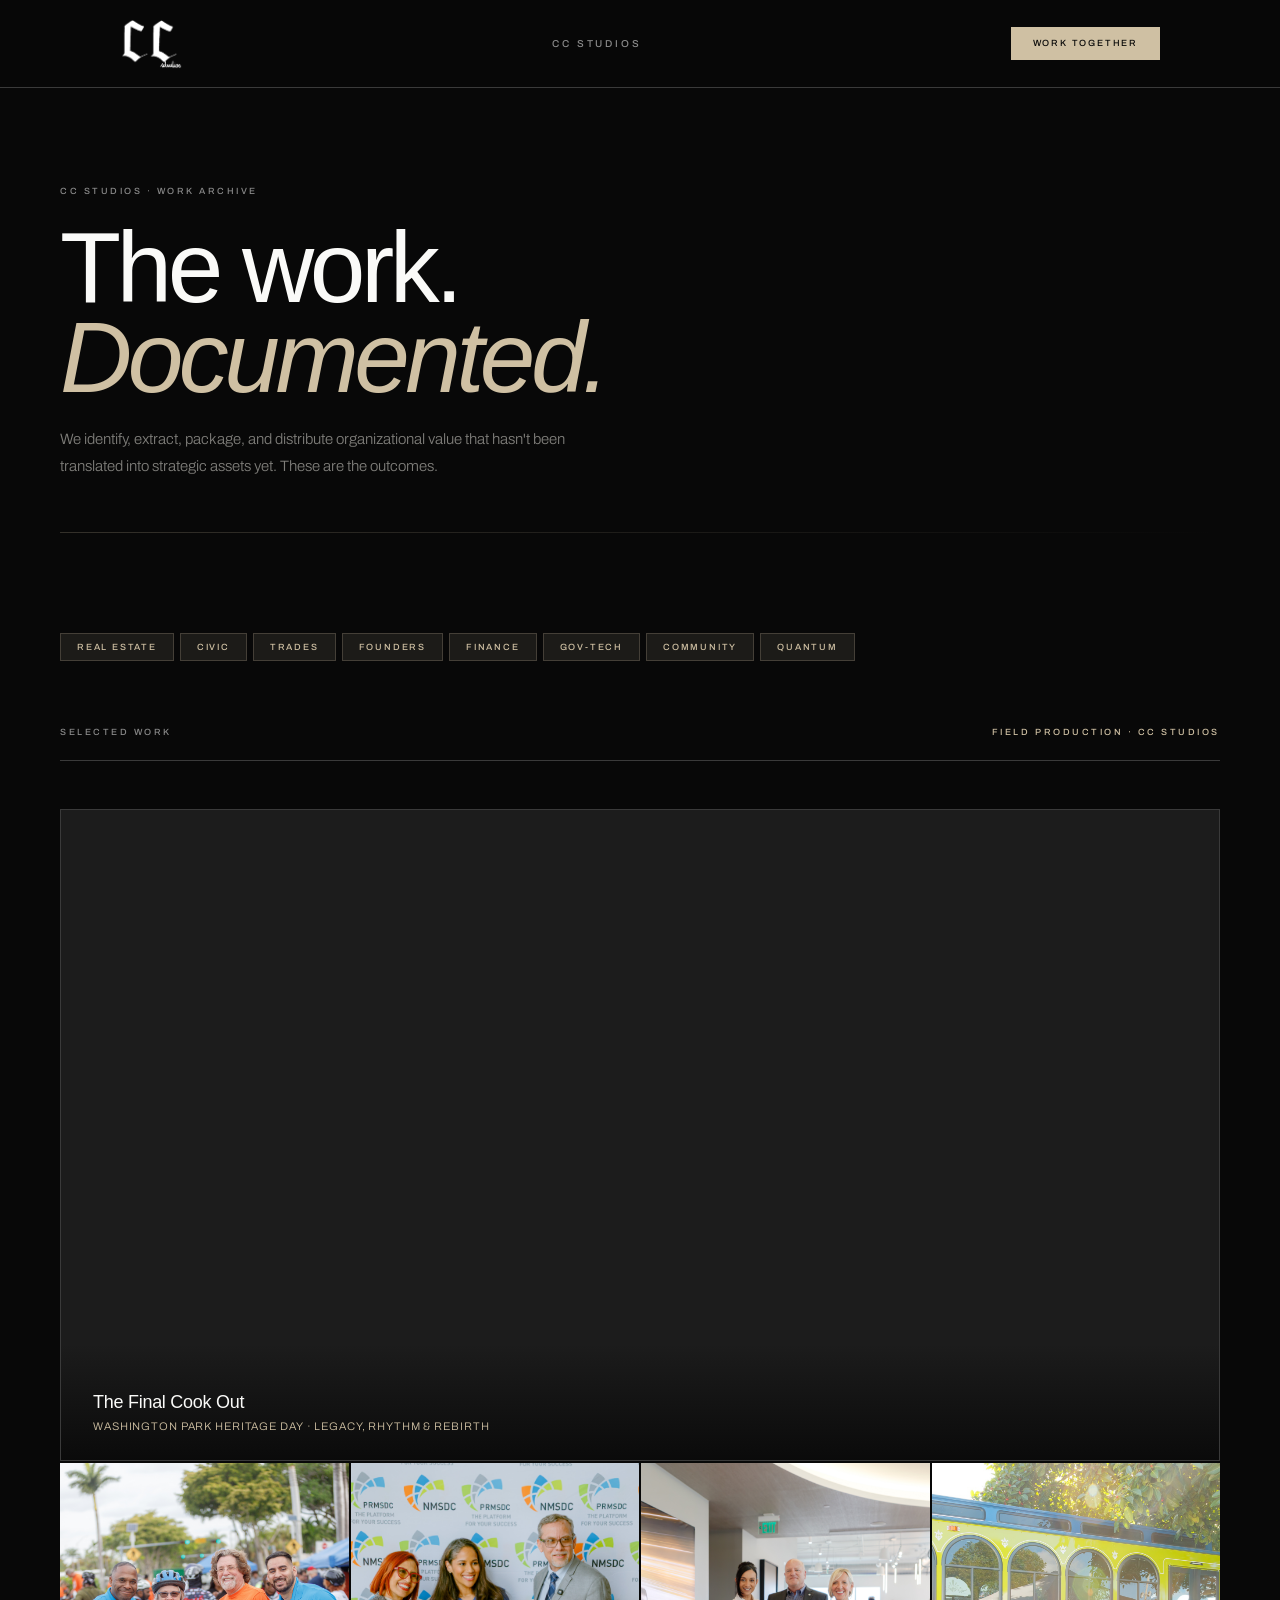
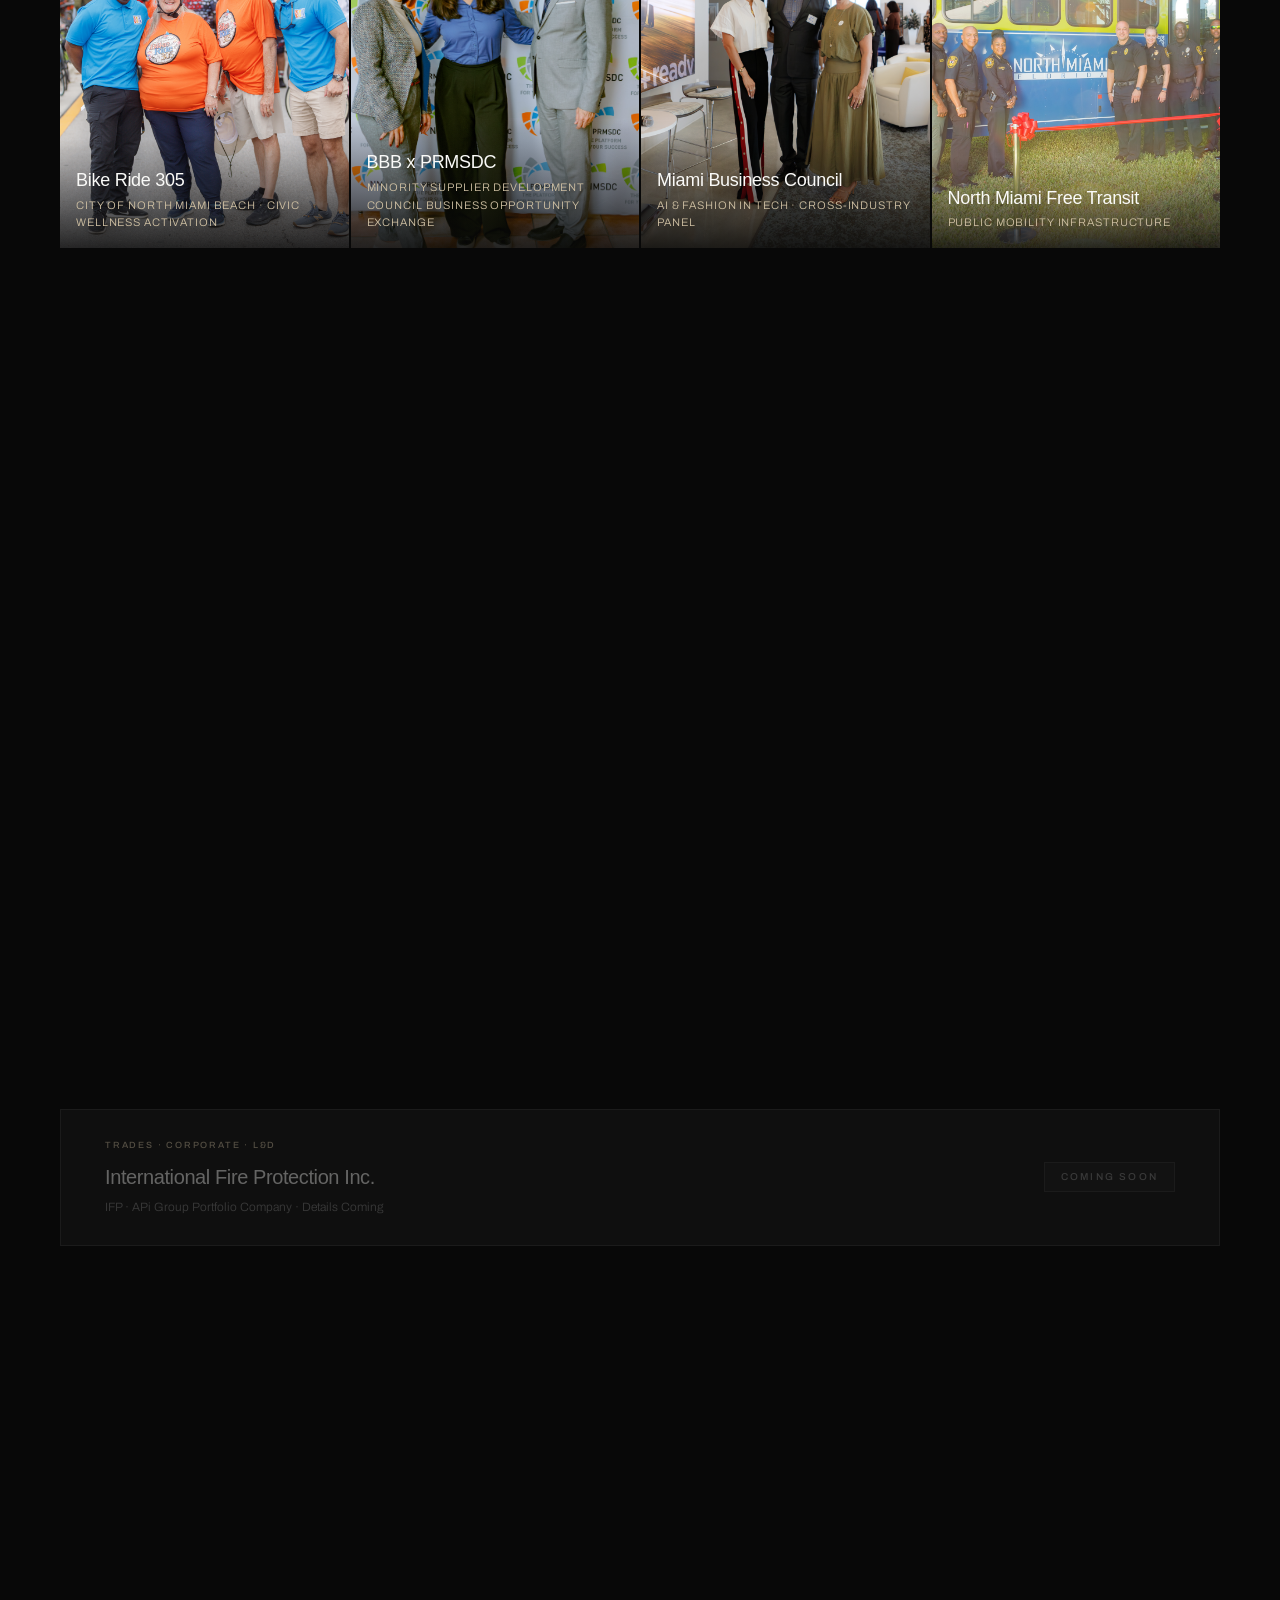
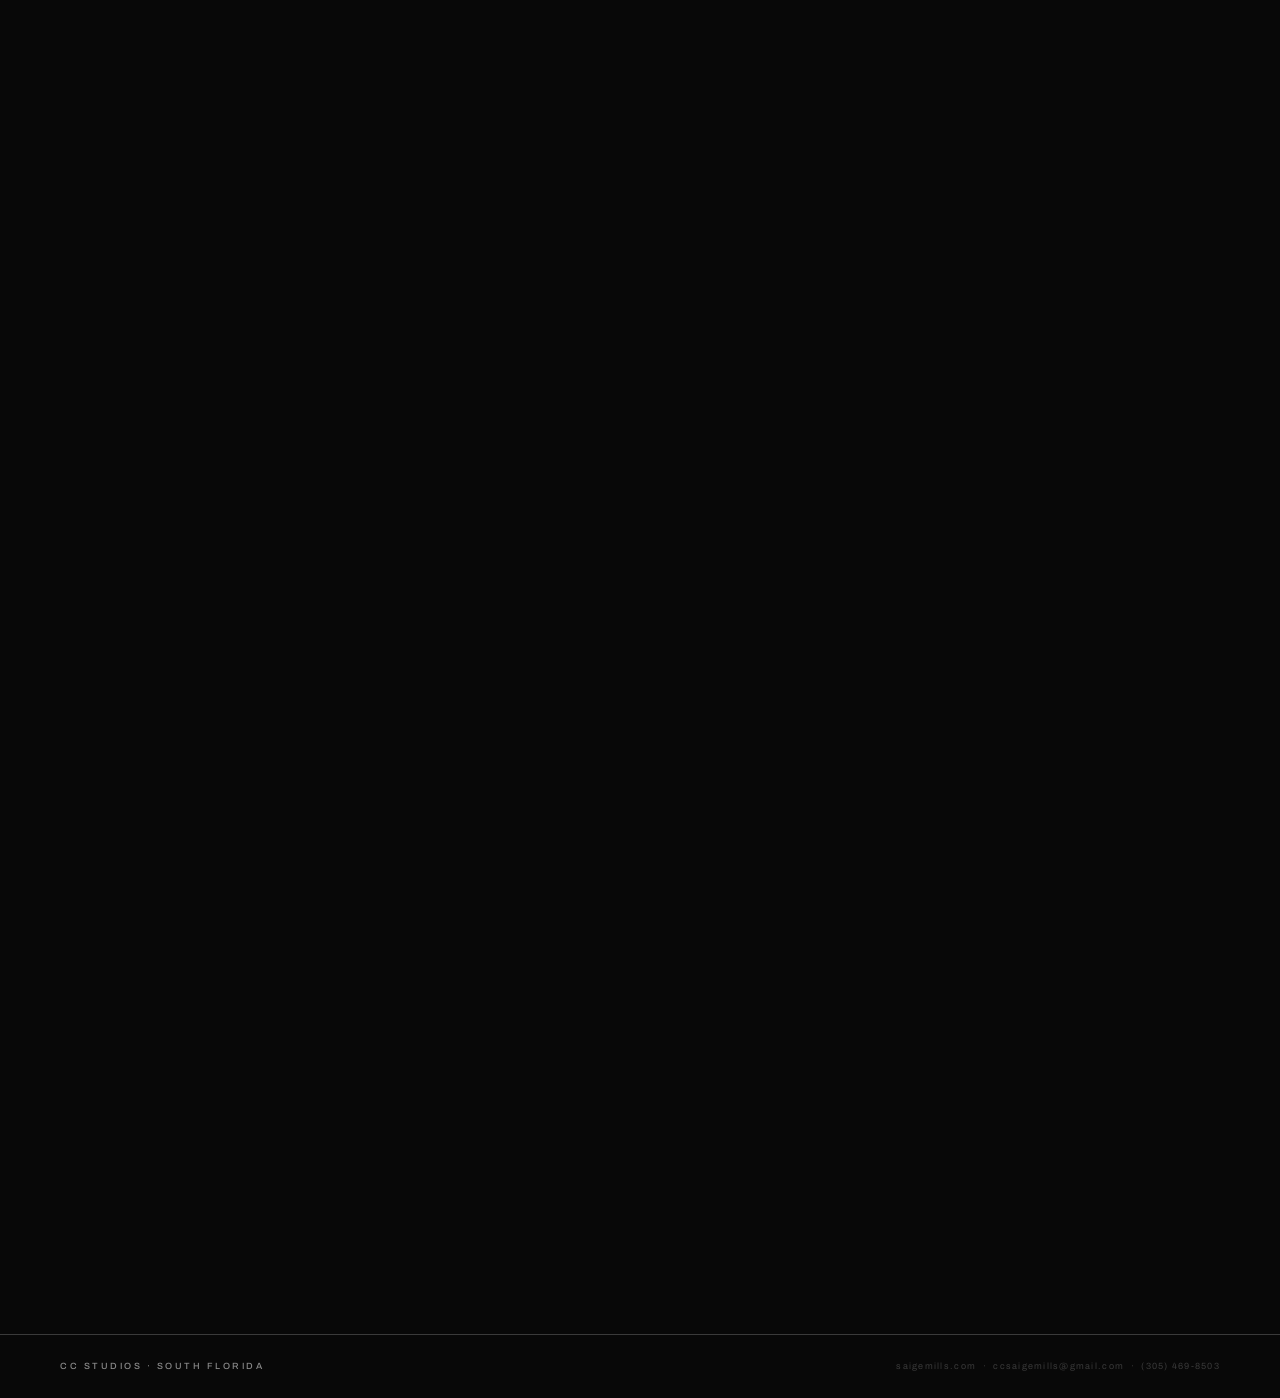
==== index.html @ 8fa09bac "Update index.html" ====
<!DOCTYPE html>
<html lang="en">
<head>
<meta charset="UTF-8">
<meta name="viewport" content="width=device-width, initial-scale=1.0">
<title>CC Studios — Work Archive</title>
<link rel="preconnect" href="https://fonts.googleapis.com">
<link href="https://fonts.googleapis.com/css2?family=Archivo:ital,wght@0,300;0,400;0,500;0,600;1,300;1,400&family=UnifrakturMaguntia&family=Dancing+Script:wght@600&display=swap" rel="stylesheet">
<style>
:root {
  --ink: #080808;
  --linen: #F4F1EA;
  --charcoal: #1C1C1C;
  --ash: #3A3A3A;
  --fog: #8A8A8A;
  --silk: #C4C0B8;
  --sand: #CFC0A3;
  --sand-dim: rgba(207,192,163,0.10);
  --sand-border: rgba(207,192,163,0.22);
  --white: #FAFAF8;
  --card: #141414;
}
*{margin:0;padding:0;box-sizing:border-box}
html{scroll-behavior:smooth;font-size:16px}
body{background:var(--ink);color:var(--linen);font-family:'Archivo',sans-serif;line-height:1.6;overflow-x:hidden;}
::-webkit-scrollbar{width:2px}
::-webkit-scrollbar-track{background:var(--ink)}
::-webkit-scrollbar-thumb{background:var(--ash)}
nav{padding:0 60px;height:88px;width:100%;display:flex;align-items:center;justify-content:space-between;border-bottom:1px solid var(--ash);position:sticky;top:0;z-index:100;background:rgba(8,8,8,0.94);backdrop-filter:blur(16px);}
.logo-wrap{display:flex;align-items:flex-end;gap:0;text-decoration:none;line-height:1;}
.logo-cc{font-family:'UnifrakturMaguntia',serif;font-size:30px;color:var(--white);line-height:0.85;letter-spacing:-0.02em;}
.logo-studios{font-family:'Dancing Script',cursive;font-size:13px;font-weight:600;color:var(--white);margin-left:6px;align-self:flex-end;margin-bottom:1px;letter-spacing:0.02em;}
.nav-label{font-size:10px;letter-spacing:0.28em;color:var(--fog);text-transform:uppercase;font-weight:500;user-select:none;white-space:nowrap;overflow:hidden;text-overflow:ellipsis;max-width:40%;}
.nav-cta{font-family:'Archivo',sans-serif;font-size:9px;font-weight:500;letter-spacing:0.2em;text-transform:uppercase;color:var(--ink);background:var(--sand);padding:9px 22px;text-decoration:none;transition:background 0.2s;white-space:nowrap;}
.nav-cta:hover{background:var(--linen);}
.hero{max-width:1280px;margin:0 auto;padding:96px 60px 72px;}
.hero-eyebrow{font-size:9px;letter-spacing:0.28em;text-transform:uppercase;color:var(--fog);margin-bottom:24px;font-weight:500;}
.hero-title{font-family:'Neue Montreal','PP Neue Montreal','Helvetica Neue',Helvetica,sans-serif;font-weight:500;font-size:clamp(52px,8vw,100px);line-height:0.9;letter-spacing:-0.045em;color:var(--white);margin-bottom:24px;}
.hero-title em{color:var(--sand);font-style:italic;}
.hero-desc{font-size:15px;line-height:1.78;color:rgba(244,241,234,0.5);max-width:520px;margin-bottom:52px;font-weight:300;}
.hero-rule{width:100%;height:1px;background:linear-gradient(90deg,var(--sand-border),transparent);}
.filter-bar{max-width:1280px;margin:0 auto;padding:28px 60px;display:flex;align-items:center;gap:6px;flex-wrap:wrap;}
.filter-btn{font-family:'Archivo',sans-serif;font-size:9px;letter-spacing:0.2em;text-transform:uppercase;padding:6px 16px;border:1px solid var(--sand-border);background:var(--sand-dim);color:var(--sand);cursor:default;font-weight:500;transition:all 0.18s;pointer-events:none;}
.filter-btn:hover{border-color:var(--ash);color:var(--fog);}
.filter-btn:not(.active){opacity:1;}
.filter-btn.active{background:var(--sand-dim);border-color:var(--sand-border);color:var(--sand);}
.grid{max-width:1280px;margin:0 auto;padding:0 60px 112px;display:grid;grid-template-columns:repeat(12,1fr);gap:2px;}
.card-featured{grid-column:span 12;background:var(--charcoal);border:1px solid var(--ash);display:grid;grid-template-columns:1fr 1fr;min-height:400px;text-decoration:none;transition:border-color 0.25s;position:relative;overflow:hidden;}
.card-featured:hover{border-color:var(--sand-border);}
.card-img{position:relative;overflow:hidden;background:var(--card);}
.card-img-bg{position:absolute;inset:0;background-image:url('gardens-residences/assets/images/unit-photo-01.jpg');background-size:cover;background-position:center;opacity:0.65;transition:opacity 0.4s,transform 0.5s;}
.card-featured:hover .card-img-bg{opacity:0.75;transform:scale(1.03);}
.card-img-overlay{position:absolute;inset:0;background:linear-gradient(135deg,rgba(8,8,8,0.1),rgba(8,8,8,0.35));}
.card-img-tag{position:absolute;top:24px;left:24px;font-size:9px;letter-spacing:0.2em;color:var(--sand);text-transform:uppercase;background:rgba(8,8,8,0.7);padding:4px 10px;border:1px solid var(--sand-border);font-weight:500;opacity:0.6;}
.card-body{padding:52px 48px;display:flex;flex-direction:column;justify-content:space-between;}
.card-eyebrow{font-size:9px;letter-spacing:0.22em;text-transform:uppercase;color:var(--sand);margin-bottom:18px;font-weight:500;}
.card-title{font-family:'Neue Montreal','PP Neue Montreal','Helvetica Neue',Helvetica,sans-serif;font-size:clamp(28px,3vw,44px);font-weight:500;line-height:1.0;letter-spacing:-0.03em;color:var(--white);margin-bottom:18px;}
.card-title em{color:var(--sand);font-style:italic;}
.card-desc{font-size:13px;line-height:1.78;color:rgba(244,241,234,0.5);margin-bottom:36px;font-weight:300;flex:1;}
.card-stats{display:flex;gap:36px;padding-top:24px;border-top:1px solid var(--ash);flex-wrap:nowrap;align-items:flex-start;}
.cs-num{font-family:'Neue Montreal','PP Neue Montreal','Helvetica Neue',Helvetica,sans-serif;font-size:26px;font-weight:500;color:var(--sand);letter-spacing:-0.03em;}
.cs-lbl{font-size:9px;letter-spacing:0.16em;text-transform:uppercase;color:var(--fog);margin-top:3px;font-weight:500;white-space:nowrap;}
.card-link{display:inline-flex;align-items:center;gap:8px;font-size:9px;letter-spacing:0.2em;text-transform:uppercase;color:var(--sand);margin-top:24px;font-weight:500;}
.card-link::after{content:'→';transition:transform 0.2s;}
.card-featured:hover .card-link::after{transform:translateX(4px);}
.card-half{grid-column:span 6;background:var(--charcoal);border:1px solid var(--ash);padding:44px;text-decoration:none;display:flex;flex-direction:column;min-height:280px;position:relative;overflow:hidden;transition:border-color 0.25s;}
.card-half:hover{border-color:var(--sand-border);}
.card-half.coming{opacity:0.38;cursor:default;pointer-events:none;}
.coming-tag{position:absolute;top:20px;right:20px;font-size:8px;letter-spacing:0.2em;text-transform:uppercase;color:var(--fog);background:rgba(255,255,255,0.03);border:1px solid var(--ash);padding:3px 9px;font-weight:500;}
.card-sector{font-size:9px;letter-spacing:0.2em;text-transform:uppercase;color:var(--sand);margin-bottom:14px;font-weight:500;}
.card-half-title{font-family:'Neue Montreal','PP Neue Montreal','Helvetica Neue',Helvetica,sans-serif;font-size:24px;font-weight:500;color:var(--white);line-height:1.1;letter-spacing:-0.02em;margin-bottom:10px;}
.card-half-client{font-size:12px;color:var(--fog);margin-bottom:auto;font-weight:300;}
.card-half-outcome{margin-top:28px;padding-top:18px;border-top:1px solid var(--ash);font-size:11px;letter-spacing:0.04em;color:rgba(244,241,234,0.45);font-weight:300;}
.card-half-outcome span{color:var(--sand);}
.card-third{grid-column:span 4;background:var(--charcoal);border:1px solid var(--ash);padding:32px 36px;min-height:180px;display:flex;flex-direction:column;justify-content:space-between;opacity:0.3;}
.card-third-label{font-size:9px;letter-spacing:0.2em;text-transform:uppercase;color:var(--fog);margin-bottom:10px;font-weight:500;}
.card-third-title{font-family:'Neue Montreal','PP Neue Montreal','Helvetica Neue',Helvetica,sans-serif;font-size:18px;font-weight:500;color:var(--white);line-height:1.2;letter-spacing:-0.015em;}
.card-third-note{font-size:11px;color:var(--fog);margin-top:auto;padding-top:14px;font-weight:300;}
.bottom-strip{border-top:1px solid var(--ash);max-width:1280px;margin:0 auto;padding:52px 60px 88px;display:flex;align-items:center;justify-content:space-between;flex-wrap:wrap;gap:28px;}
.strip-text{font-family:'Neue Montreal','PP Neue Montreal','Helvetica Neue',Helvetica,sans-serif;font-size:clamp(22px,3vw,36px);font-weight:500;color:var(--white);line-height:1.15;letter-spacing:-0.025em;}
.strip-text em{color:var(--sand);font-style:italic;}
.strip-cta{font-family:'Archivo',sans-serif;font-size:9px;font-weight:500;letter-spacing:0.2em;text-transform:uppercase;color:var(--ink);background:var(--sand);padding:14px 32px;text-decoration:none;transition:background 0.2s;white-space:nowrap;}
.strip-cta:hover{background:var(--linen);}
footer{border-top:1px solid var(--ash);padding:24px 60px;display:flex;align-items:center;justify-content:space-between;flex-wrap:wrap;gap:12px;}
.footer-brand{font-size:9px;letter-spacing:0.28em;text-transform:uppercase;color:var(--fog);font-family:'Archivo',sans-serif;font-weight:500;}
.footer-info{font-size:9px;letter-spacing:0.14em;color:var(--ash);font-family:'Archivo',sans-serif;}
.reveal{opacity:0;transform:translateY(16px);transition:opacity 0.6s ease,transform 0.6s ease;}
.reveal.in{opacity:1;transform:translateY(0)}
.d1{transition-delay:0.06s}.d2{transition-delay:0.12s}.d3{transition-delay:0.18s}.d4{transition-delay:0.24s}
@media(prefers-reduced-motion:reduce){.reveal{opacity:1;transform:none;}}
@media(max-width:1024px){.card-half{grid-column:span 12}.card-third{grid-column:span 12}}
@media(max-width:900px){
  nav{padding:16px 24px}
  .hero,.filter-bar,.grid,.bottom-strip{padding-left:24px;padding-right:24px}
  .hero{padding-top:64px;padding-bottom:48px}
  .card-featured{grid-template-columns:1fr}
  .card-featured .card-img{min-height:240px}
  .card-body{padding:36px 32px}
  .card-stats{flex-wrap:wrap;gap:20px}
  footer{flex-direction:column;text-align:center;padding:24px}
}
@media(max-width:520px){.hero-title{font-size:48px}nav{padding:14px 20px}.logo-cc{font-size:26px}}
.gallery-section{padding:36px 0 0;}
.gallery-section.gallery-bottom{padding-top:36px;padding-bottom:112px;}
.gallery-inner{max-width:1280px;margin:0 auto;padding:0 60px;}
.gallery-label{font-size:9px;letter-spacing:0.28em;text-transform:uppercase;color:var(--fog);font-weight:500;padding-bottom:20px;border-bottom:1px solid var(--ash);margin-bottom:48px;display:flex;justify-content:space-between;align-items:center;}
.gallery-label-right{color:var(--sand);}
.gal-horiz{margin-bottom:2px;}
.gal-horiz-player{position:relative;width:100%;aspect-ratio:16/9;background:var(--charcoal);overflow:hidden;cursor:pointer;border:1px solid var(--ash);}
.gal-horiz-thumb{position:absolute;inset:0;background-size:cover;background-position:center;background-color:var(--charcoal);transition:transform 0.5s ease;}
.gal-horiz-player:hover .gal-horiz-thumb{transform:scale(1.02);}
.gal-horiz-tint{position:absolute;inset:0;background:rgba(0,0,0,0);transition:background 0.25s;z-index:2;pointer-events:none;}
.gal-horiz-player.hovered .gal-horiz-tint{background:rgba(0,0,0,0.25);}
.gal-horiz-iframe{position:absolute;inset:0;z-index:1;}
.gal-horiz-iframe iframe{width:100%;height:100%;border:none;display:block;}
.gal-play-btn{position:absolute;top:50%;left:50%;transform:translate(-50%,-58%);width:72px;height:72px;border-radius:50%;background:rgba(207,192,163,0.92);display:flex;align-items:center;justify-content:center;z-index:8;opacity:0;transition:opacity 0.22s,transform 0.22s;cursor:pointer;pointer-events:none;}
.gal-play-btn::after{content:'';width:0;height:0;border-style:solid;border-width:12px 0 12px 22px;border-color:transparent transparent transparent var(--ink);margin-left:5px;}
.gal-horiz-player.hovered:not(.playing) .gal-play-btn{opacity:1;pointer-events:auto;transform:translate(-50%,-50%);}
.gal-play-btn:hover{background:var(--linen);}
.gal-pause-btn{position:absolute;bottom:20px;right:20px;width:40px;height:40px;border-radius:50%;background:rgba(8,8,8,0.55);backdrop-filter:blur(6px);display:flex;align-items:center;justify-content:center;gap:4px;z-index:9;opacity:0;pointer-events:none;transition:opacity 0.2s;cursor:pointer;border:1px solid rgba(255,255,255,0.08);}
.gal-pause-btn span{display:block;width:3px;height:13px;background:var(--white);border-radius:2px;}
.gal-horiz-player.playing.hovered .gal-pause-btn{opacity:1;pointer-events:auto;}
.gal-horiz-caption{position:absolute;bottom:0;left:0;right:0;padding:48px 32px 24px;background:linear-gradient(transparent,rgba(8,8,8,0.88));z-index:5;pointer-events:none;}
.gal-caption-project{font-family:'Neue Montreal','PP Neue Montreal','Helvetica Neue',Helvetica,sans-serif;font-size:18px;font-weight:500;color:var(--white);letter-spacing:-0.015em;line-height:1.2;margin-bottom:5px;}
.gal-caption-sub{font-size:11px;letter-spacing:0.08em;color:var(--sand);font-weight:300;text-transform:uppercase;}
.gal-photos-row{display:grid;grid-template-columns:repeat(4,1fr);gap:2px;margin-bottom:2px;}
.gal-photo{position:relative;overflow:hidden;background:var(--charcoal);aspect-ratio:3/4;}
.gal-photo img{width:100%;height:100%;object-fit:cover;object-position:center top;display:block;transition:transform 0.5s ease;pointer-events:none;}
.gal-photo:hover img{transform:scale(1.008);}
.gal-photo-caption{position:absolute;bottom:0;left:0;right:0;padding:32px 16px 16px;background:linear-gradient(transparent,rgba(8,8,8,0.85));pointer-events:none;}
@media(max-width:900px){.gallery-inner{padding:0 24px;}.gallery-section{padding:64px 0 0;}.gallery-section.gallery-bottom{padding-bottom:80px;}.gal-photos-row{grid-template-columns:repeat(2,1fr);}.gal-caption-project{font-size:15px;}}
@media(max-width:520px){.gal-photos-row{grid-template-columns:repeat(2,1fr);}}
</style>
</head>
<body>

<!-- NAV -->
<nav>
  <div style="max-width:1280px;margin:0 auto;padding:0 60px;width:100%;display:flex;align-items:center;justify-content:space-between;">
    <a href="#" class="logo-wrap" aria-label="CC Studios home">
      <img src="gardens-residences/assets/images/cc-studios-logo-white.png" alt="CC Studios" style="height:52px;width:auto;">
    </a>
    <span class="nav-label">CC Studios</span>
    <a href="mailto:ccsaigemills@gmail.com" class="nav-cta">Work Together</a>
  </div>
</nav>

<!-- HERO -->
<header class="hero reveal">
  <div class="hero-eyebrow">CC Studios · Work Archive</div>
  <h1 class="hero-title">The work.<br><em>Documented.</em></h1>
  <p class="hero-desc">We identify, extract, package, and distribute organizational value that hasn't been translated into strategic assets yet. These are the outcomes.</p>
  <div class="hero-rule"></div>
</header>

<!-- FILTER -->
<div class="filter-bar reveal">
  <a href="gardens-residences/index.html" class="filter-btn active" style="text-decoration:none;">Real Estate</a>
  <span class="filter-btn">Civic</span>
  <span class="filter-btn">Trades</span>
  <span class="filter-btn">Founders</span>
  <span class="filter-btn">Finance</span>
  <span class="filter-btn">Gov-Tech</span>
  <span class="filter-btn">Community</span>
  <span class="filter-btn">Quantum</span>
</div>

<!-- GALLERY TOP: Final Cook Out + Row 1 Photos -->
<div class="gallery-section">
  <div class="gallery-inner">
    <div class="gallery-label reveal">
      <span>Selected Work</span>
      <span class="gallery-label-right">Field Production · CC Studios</span>
    </div>
    <div class="gal-horiz reveal">
      <div class="gal-horiz-player" data-yt="rifWoL2gmjc">
        <div class="gal-horiz-thumb"></div>
        <div class="gal-horiz-tint"></div>
        <div class="gal-horiz-iframe"></div>
        <div class="gal-play-btn"></div>
        <div class="gal-pause-btn"><span></span><span></span></div>
        <div class="gal-horiz-caption">
          <div class="gal-caption-project">The Final Cook Out</div>
          <div class="gal-caption-sub">Washington Park Heritage Day · Legacy, Rhythm &amp; Rebirth</div>
        </div>
      </div>
    </div>
    <div class="gal-photos-row reveal">
      <div class="gal-photo">
        <img src="assets/images/IMG_8115.JPG" alt="Bike Ride 305">
        <div class="gal-photo-caption">
          <div class="gal-caption-project">Bike Ride 305</div>
          <div class="gal-caption-sub">City of North Miami Beach · Civic Wellness Activation</div>
        </div>
      </div>
      <div class="gal-photo">
        <img src="assets/images/IMG_8954-Enhanced-NR.JPG" alt="BBB x PRMSDC" style="object-position:center center;transform:scale(1.3);">
        <div class="gal-photo-caption">
          <div class="gal-caption-project">BBB x PRMSDC</div>
          <div class="gal-caption-sub">Minority Supplier Development Council Business Opportunity Exchange</div>
        </div>
      </div>
      <div class="gal-photo">
        <img src="assets/images/IMG_9231.jpg" alt="Miami Business Council AI and Fashion in Tech">
        <div class="gal-photo-caption">
          <div class="gal-caption-project">Miami Business Council</div>
          <div class="gal-caption-sub">AI &amp; Fashion in Tech · Cross-Industry Panel</div>
        </div>
      </div>
      <div class="gal-photo">
        <img src="assets/images/nm-trolley.jpg" alt="North Miami Free Transit Launch">
        <div class="gal-photo-caption">
          <div class="gal-caption-project">North Miami Free Transit</div>
          <div class="gal-caption-sub">Public Mobility Infrastructure</div>
        </div>
      </div>
    </div>
  </div>
</div>

<!-- CASE STUDIES -->
<main class="grid">
  <div class="card-tag-above reveal" style="grid-column:span 12;padding:32px 0 12px;">
    <span style="font-size:9px;letter-spacing:0.24em;text-transform:uppercase;color:var(--sand);font-weight:500;font-family:'Archivo',sans-serif;">Featured Case Studies</span>
  </div>

  <a href="gardens-residences/index.html" class="card-featured reveal">
    <div class="card-img">
      <div class="card-img-bg"></div>
      <div class="card-img-overlay"></div>
    </div>
    <div class="card-body">
      <div>
        <div class="card-eyebrow">Real Estate · Go-To-Market · Narrative Infrastructure</div>
        <h2 class="card-title">The Gardens<br><em>Residences</em></h2>
        <p class="card-desc">How CC Studios engineered the consumer-facing digital pipeline for a 358-unit Class-A multifamily development in North Miami — backed by a $15M CRA subsidy and anchored to a 7-acre live-work-play master plan. From zero digital presence to 70% occupancy in six months.</p>
      </div>
      <div>
        <div class="card-stats">
          <div><div class="cs-num">70%</div><div class="cs-lbl">Occupancy · 6 Months</div></div>
          <div><div class="cs-num">$130M</div><div class="cs-lbl">HUD Refinance · Largest in FL</div></div>
          <div><div class="cs-num">358</div><div class="cs-lbl">Units · Class-A</div></div>
        </div>
        <div class="card-link">Read the case study</div>
      </div>
    </div>
  </a>

  <a href="mdcps/index.html" class="card-half reveal d2" style="text-decoration:none;">
    <div class="card-sector">Civic · Education</div>
    <div class="card-half-title">Miami-Dade County Public Schools</div>
    <div class="card-half-client">M-DCPS · Your Best Choice Campaign · 2024</div>
    <div class="card-half-outcome">Four community profiles · Multi-site field production · Social-first delivery — <span>Civic leaders, artists, operators, creators</span></div>
  </a>

  <a href="prokur-bbb/index.html" class="card-half reveal d3" style="text-decoration:none;color:inherit;">
    <div class="card-sector">Technology · GovTech</div>
    <div class="card-half-title">Prokur × BBB</div>
    <div class="card-half-client">Prokur.io · BBB Serving Southeast Florida · 2025</div>
    <div class="card-half-outcome">Launch strategy · Media production · Institutional partnership — <span>AI-powered procurement · South Florida rollout</span></div>
  </a>

  <div class="card-half coming reveal d1" style="grid-column:span 12;min-height:120px;padding:28px 44px;">
    <div style="display:flex;align-items:center;justify-content:space-between;flex-wrap:wrap;gap:16px;">
      <div>
        <div class="card-sector">Trades · Corporate · L&D</div>
        <div class="card-half-title" style="font-size:20px;">International Fire Protection Inc.</div>
        <div class="card-half-client">IFP · APi Group Portfolio Company · Details Coming</div>
      </div>
      <span class="coming-tag" style="position:static;font-size:10px;letter-spacing:0.22em;padding:6px 16px;">Coming Soon</span>
    </div>
  </div>

</main>

<!-- GALLERY BOTTOM: Remaining videos and photos -->
<div class="gallery-section gallery-bottom">
  <div class="gallery-inner">
    <div class="gallery-label reveal">
      <span>Selected Work</span>
      <span class="gallery-label-right">Field Production · CC Studios</span>
    </div>

    <div class="gal-horiz reveal">
      <div class="gal-horiz-player" data-yt="0JuR4odg-QE">
        <div class="gal-horiz-thumb"></div>
        <div class="gal-horiz-tint"></div>
        <div class="gal-horiz-iframe"></div>
        <div class="gal-play-btn"></div>
        <div class="gal-pause-btn"><span></span><span></span></div>
        <div class="gal-horiz-caption">
          <div class="gal-caption-project">Join Team NMB</div>
          <div class="gal-caption-sub">City of North Miami Beach · Employee Ramp-up Campaign</div>
        </div>
      </div>
    </div>

    <div class="gal-photos-row reveal">
      <div class="gal-photo">
        <img src="assets/images/IMG_1038.JPG" alt="BBB × Miami Heat B2B Mixer">
        <div class="gal-photo-caption">
          <div class="gal-caption-project">BBB × Miami Heat</div>
          <div class="gal-caption-sub">B2B Mixer · Corporate Sports Activation</div>
        </div>
      </div>
      <div class="gal-photo">
        <img src="assets/images/IMG_1478.JPG" alt="North Miami Library Groundbreaking">
        <div class="gal-photo-caption">
          <div class="gal-caption-project">North Miami Library</div>
          <div class="gal-caption-sub">Groundbreaking · Public Infrastructure</div>
        </div>
      </div>
      <div class="gal-photo">
        <img src="assets/images/IMG_1621.jpg" alt="Community Dividends Mayor Desulme">
        <div class="gal-photo-caption">
          <div class="gal-caption-project">Mayor Desulme</div>
          <div class="gal-caption-sub">Community Stake · Civic Equity &amp; Advocacy</div>
        </div>
      </div>
      <div class="gal-photo">
        <img src="assets/images/IMG_2375.JPG" alt="The Gardens Residences Sebastian">
        <div class="gal-photo-caption">
          <div class="gal-caption-project">The Gardens x Vice City</div>
          <div class="gal-caption-sub">Vice City Bean Integration</div>
        </div>
      </div>
    </div>

    <div class="gal-horiz reveal">
      <div class="gal-horiz-player" data-yt="S2BpcGU5h08">
        <div class="gal-horiz-thumb"></div>
        <div class="gal-horiz-tint"></div>
        <div class="gal-horiz-iframe"></div>
        <div class="gal-play-btn"></div>
        <div class="gal-pause-btn"><span></span><span></span></div>
        <div class="gal-horiz-caption">
          <div class="gal-caption-project">Veteran-Owned &amp; Accredited</div>
          <div class="gal-caption-sub">Society Mortgage × Fort Lauderdale United FC · Corporate Alignment</div>
        </div>
      </div>
    </div>

    <div class="gal-photos-row reveal">
      <div class="gal-photo">
        <img src="assets/images/PHOTO5.jpg" alt="Frank Neri Baja Food Group">
        <div class="gal-photo-caption">
          <div class="gal-caption-project">Frank Neri · Baja Food Group</div>
          <div class="gal-caption-sub">M-DCPS Alumni Campaign · Community-Centered Storytelling</div>
        </div>
      </div>
      <div class="gal-photo">
        <img src="assets/images/PHOTO6.jpg" alt="Florida Power and Light">
        <div class="gal-photo-caption">
          <div class="gal-caption-project">(FPL) Florida Power &amp; Light</div>
          <div class="gal-caption-sub">Career Futures · Historic Dillard High School</div>
        </div>
      </div>
      <div class="gal-photo">
        <img src="assets/images/PHOTO7.jpg" alt="Polikar Engineering">
        <div class="gal-photo-caption">
          <div class="gal-caption-project">Polikar Engineering Solutions</div>
          <div class="gal-caption-sub">2024 BBB Torch Award Winner</div>
        </div>
      </div>
      <div class="gal-photo">
        <img src="assets/images/PHOTO8.jpg" alt="Project Eight">
        <div class="gal-photo-caption">
          <div class="gal-caption-project">Makana Kava North Miami</div>
          <div class="gal-caption-sub">NM Economic Developement Grant</div>
        </div>
      </div>
    </div>

    <div class="gal-horiz reveal">
      <div class="gal-horiz-player" data-yt="aOO8nMsgelo">
        <div class="gal-horiz-thumb"></div>
        <div class="gal-horiz-tint"></div>
        <div class="gal-horiz-iframe"></div>
        <div class="gal-play-btn"></div>
        <div class="gal-pause-btn"><span></span><span></span></div>
        <div class="gal-horiz-caption">
          <div class="gal-caption-project">Creating at Home in North Miami</div>
          <div class="gal-caption-sub">Omega Real Estate · Home: An Essential Element to Artistry</div>
        </div>
      </div>
    </div>

  </div>
</div>

<!-- BOTTOM STRIP -->
<div class="bottom-strip reveal">
  <div class="strip-text">Building something worth<br><em>knowing about?</em></div>
  <a href="mailto:ccsaigemills@gmail.com" class="strip-cta">Start the Conversation</a>
</div>

<!-- FOOTER -->
<footer>
  <span class="footer-brand">CC Studios · South Florida</span>
  <span class="footer-info">saigemills.com &nbsp;·&nbsp; ccsaigemills@gmail.com &nbsp;·&nbsp; (305) 469-8503</span>
</footer>

<script>
const obs = new IntersectionObserver((entries) => {
  entries.forEach(e => { if(e.isIntersecting) e.target.classList.add('in'); });
},{threshold:0.06,rootMargin:'0px 0px -24px 0px'});
document.querySelectorAll('.reveal').forEach(el => obs.observe(el));

document.querySelectorAll('.gal-horiz-player').forEach(player => {
  const ytId = player.dataset.yt;
  if(!ytId) return;
  const thumb = player.querySelector('.gal-horiz-thumb');
  const iframeWrap = player.querySelector('.gal-horiz-iframe');
  const playBtn = player.querySelector('.gal-play-btn');
  const pauseBtn = player.querySelector('.gal-pause-btn');
  thumb.style.backgroundImage = `url('https://img.youtube.com/vi/${ytId}/maxresdefault.jpg')`;
  player.addEventListener('mouseenter',()=>{ player.classList.add('hovered'); });
  player.addEventListener('mouseleave',()=>{ player.classList.remove('hovered'); });
  if('ontouchstart' in window){ player.classList.add('hovered'); }
  playBtn.addEventListener('click',(e)=>{
    e.stopPropagation();
    if(player.classList.contains('playing')) return;
    thumb.style.opacity='0';
    thumb.style.transition='opacity 0.4s ease';
    const iframe = document.createElement('iframe');
    iframe.src=`https://www.youtube.com/embed/${ytId}?autoplay=1&rel=0&controls=1&mute=1`;
    iframe.allow='autoplay; fullscreen';
    iframe.allowFullscreen=true;
    iframe.style.cssText='width:100%;height:100%;border:none;display:block;';
    iframeWrap.appendChild(iframe);
    player.classList.add('playing');
    const caption=player.querySelector('.gal-horiz-caption');
    if(caption){ caption.style.opacity='0';caption.style.transition='opacity 0.3s'; }
  });
  pauseBtn.addEventListener('click',(e)=>{
    e.stopPropagation();
    const iframe=iframeWrap.querySelector('iframe');
    if(iframe){ iframe.remove(); }
    thumb.style.opacity='1';
    player.classList.remove('playing');
    if('ontouchstart' in window){ player.classList.add('hovered'); }
    const caption=player.querySelector('.gal-horiz-caption');
    if(caption){ caption.style.opacity='1'; }
  });
});
</script>
</body>
</html>
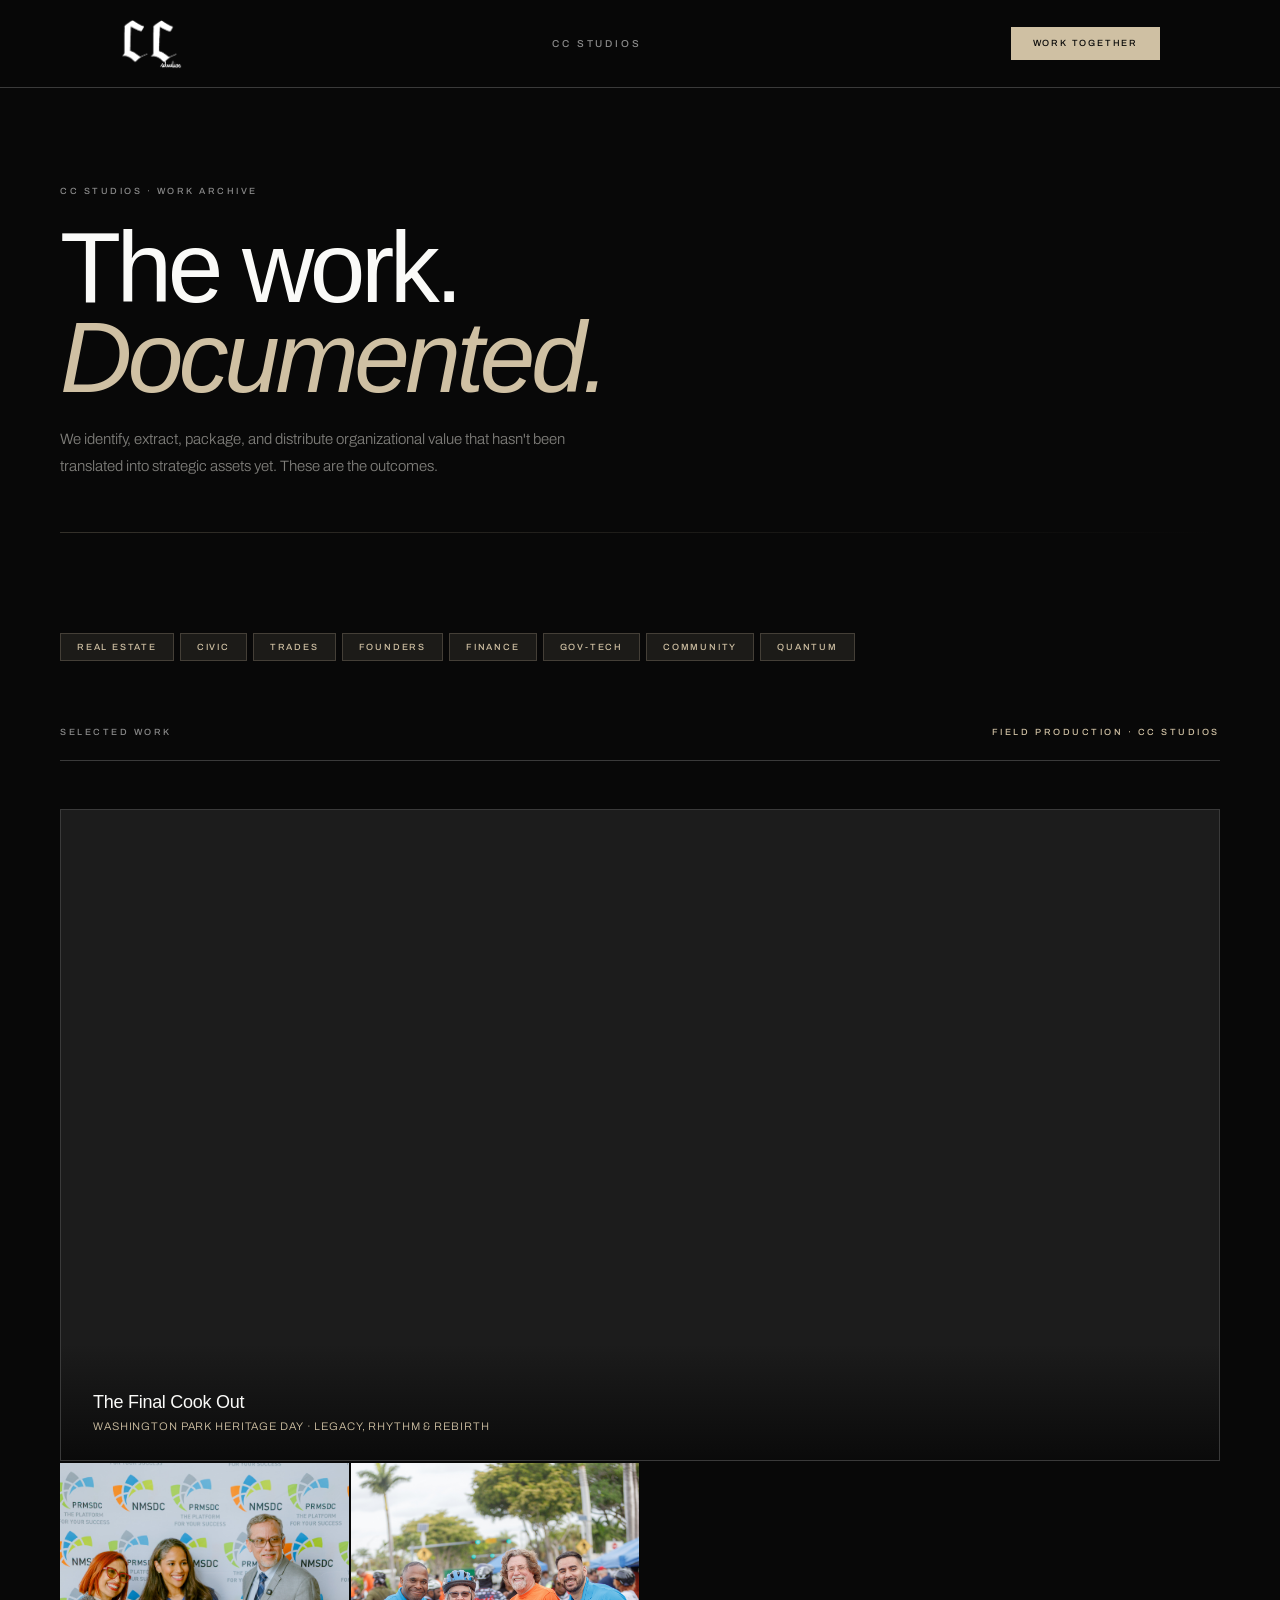
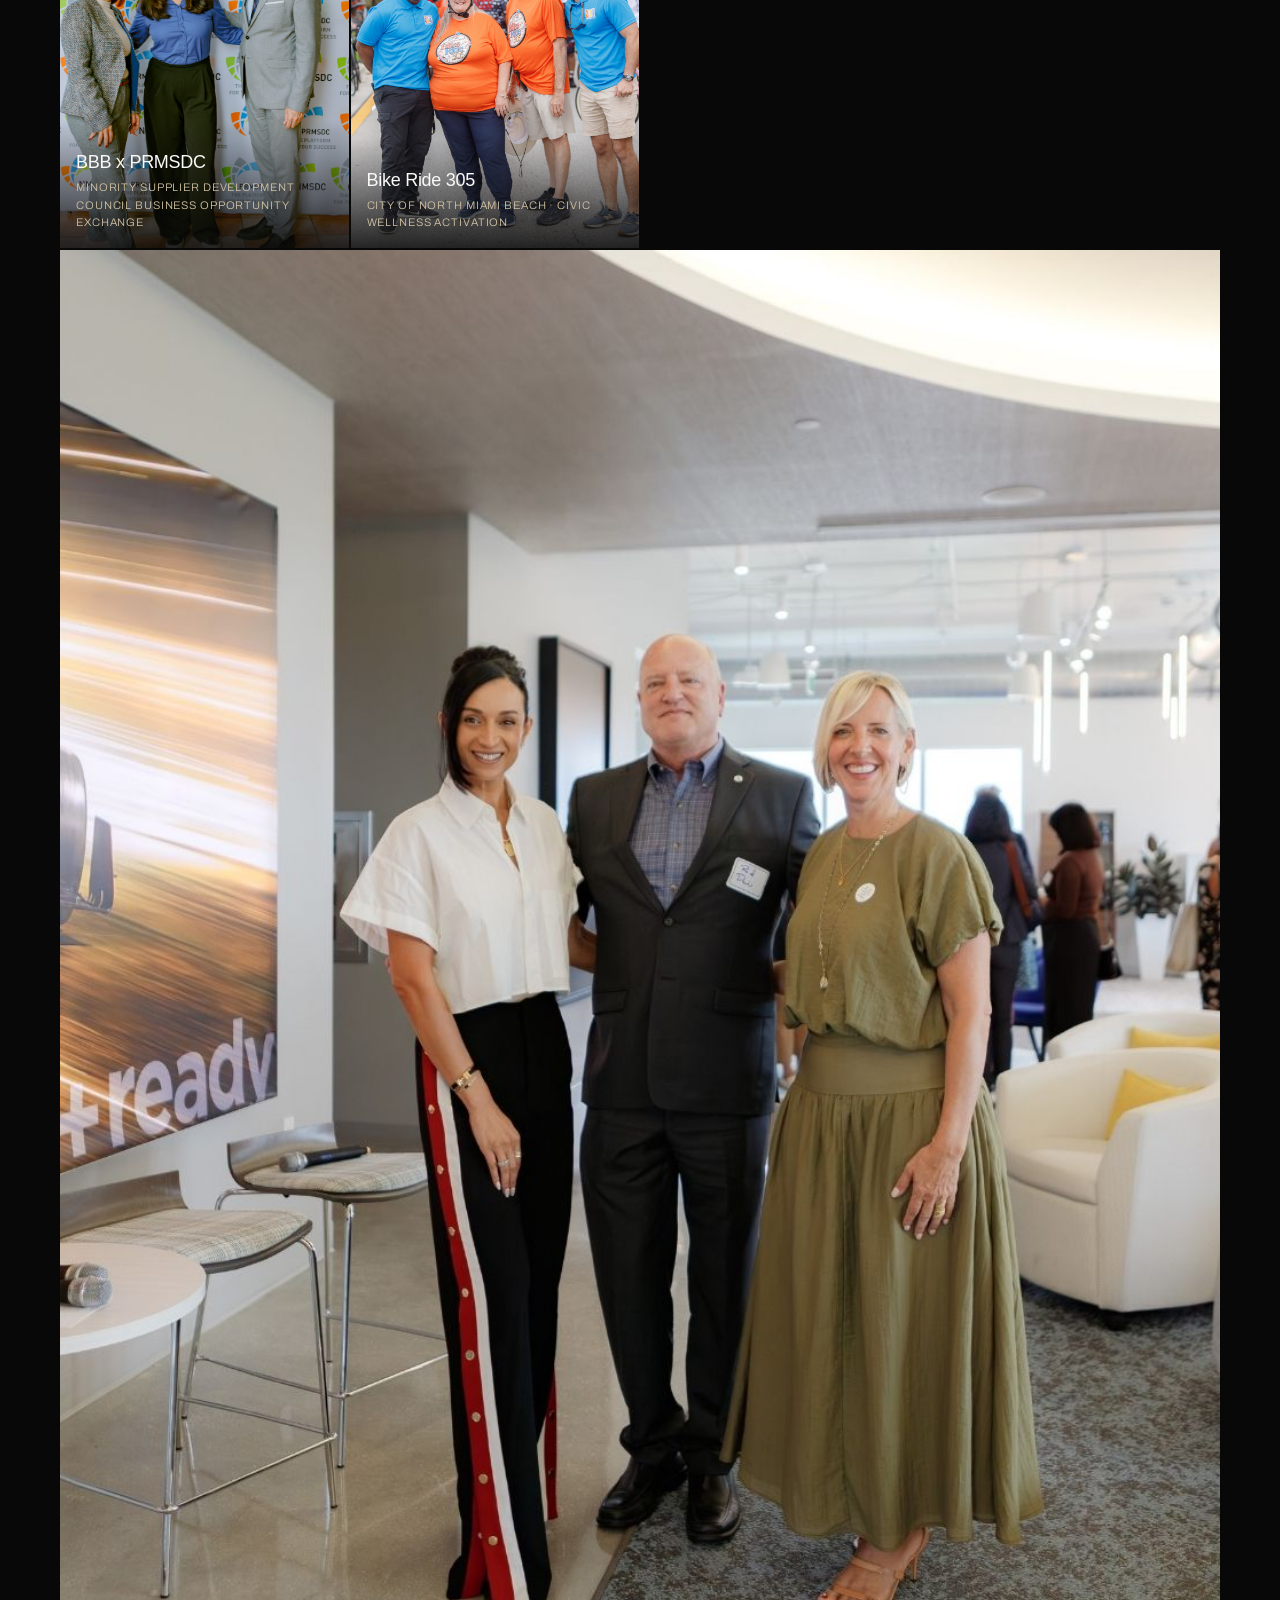
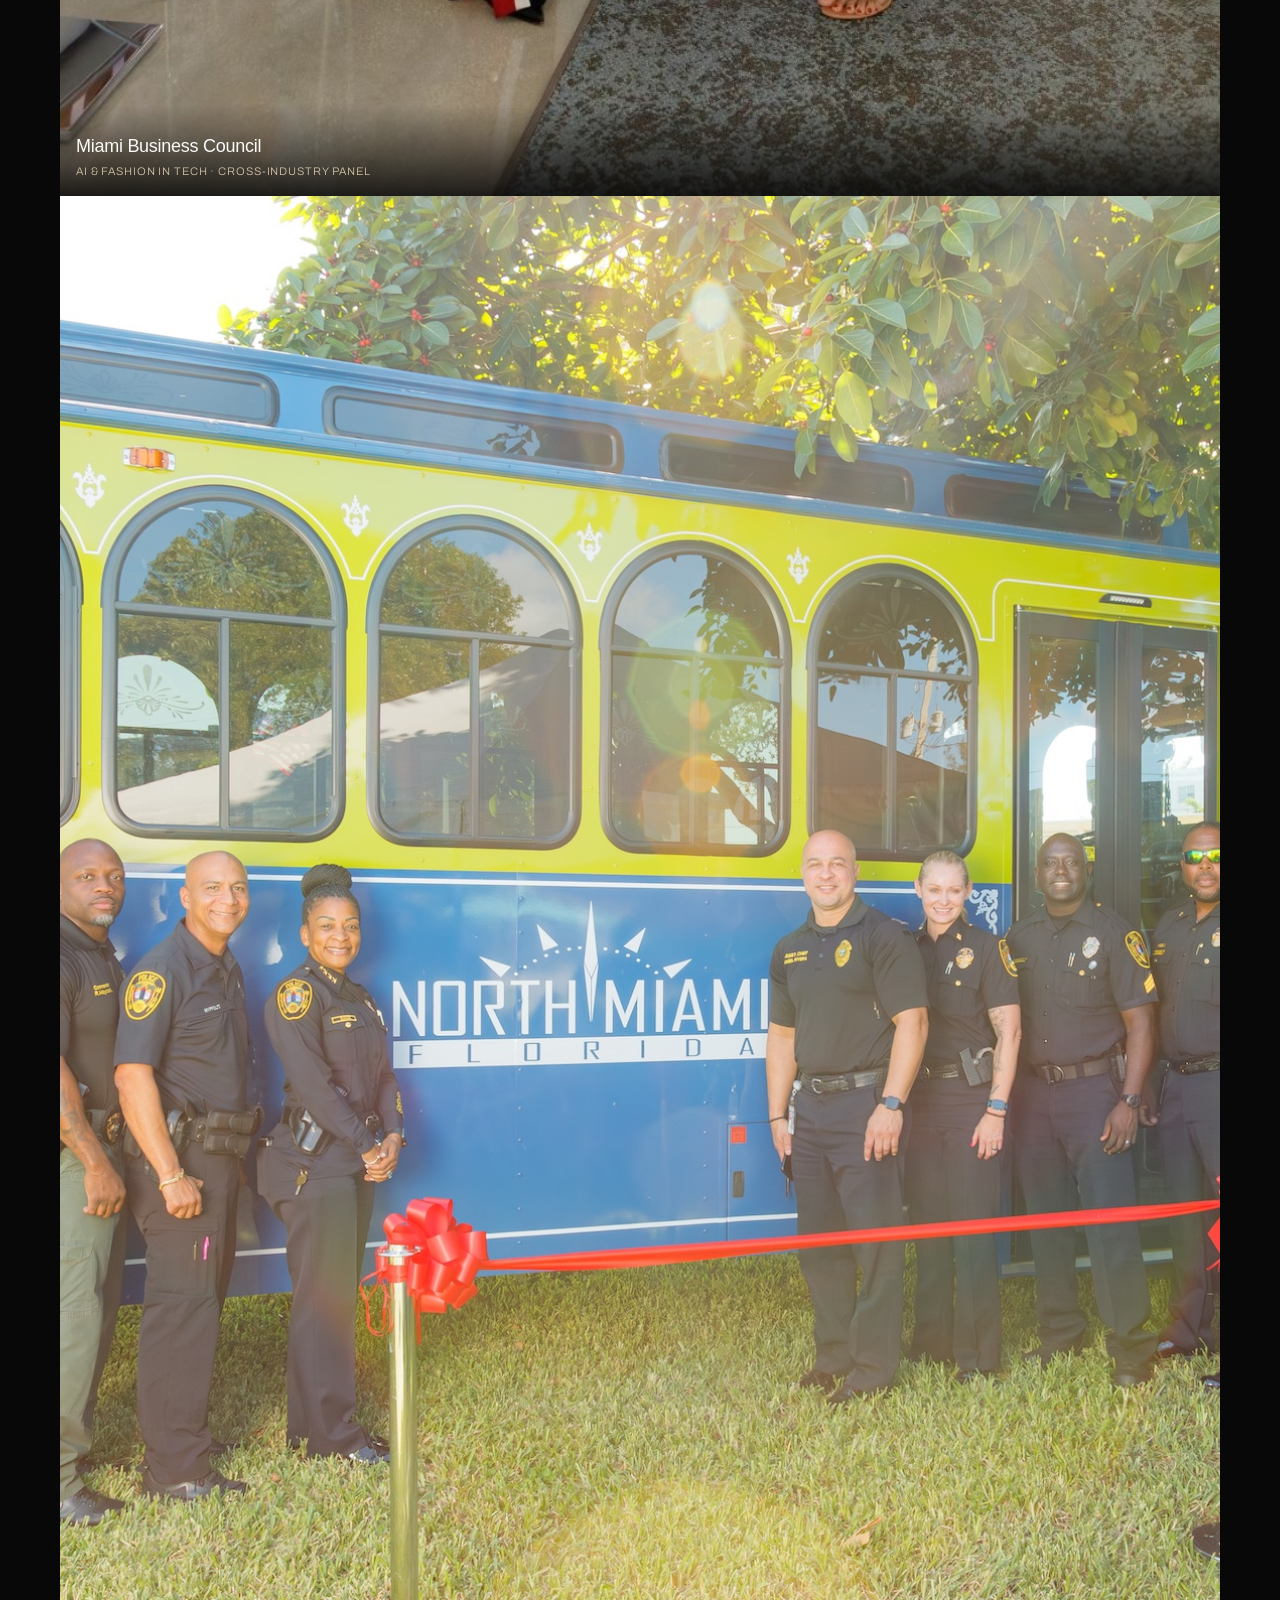
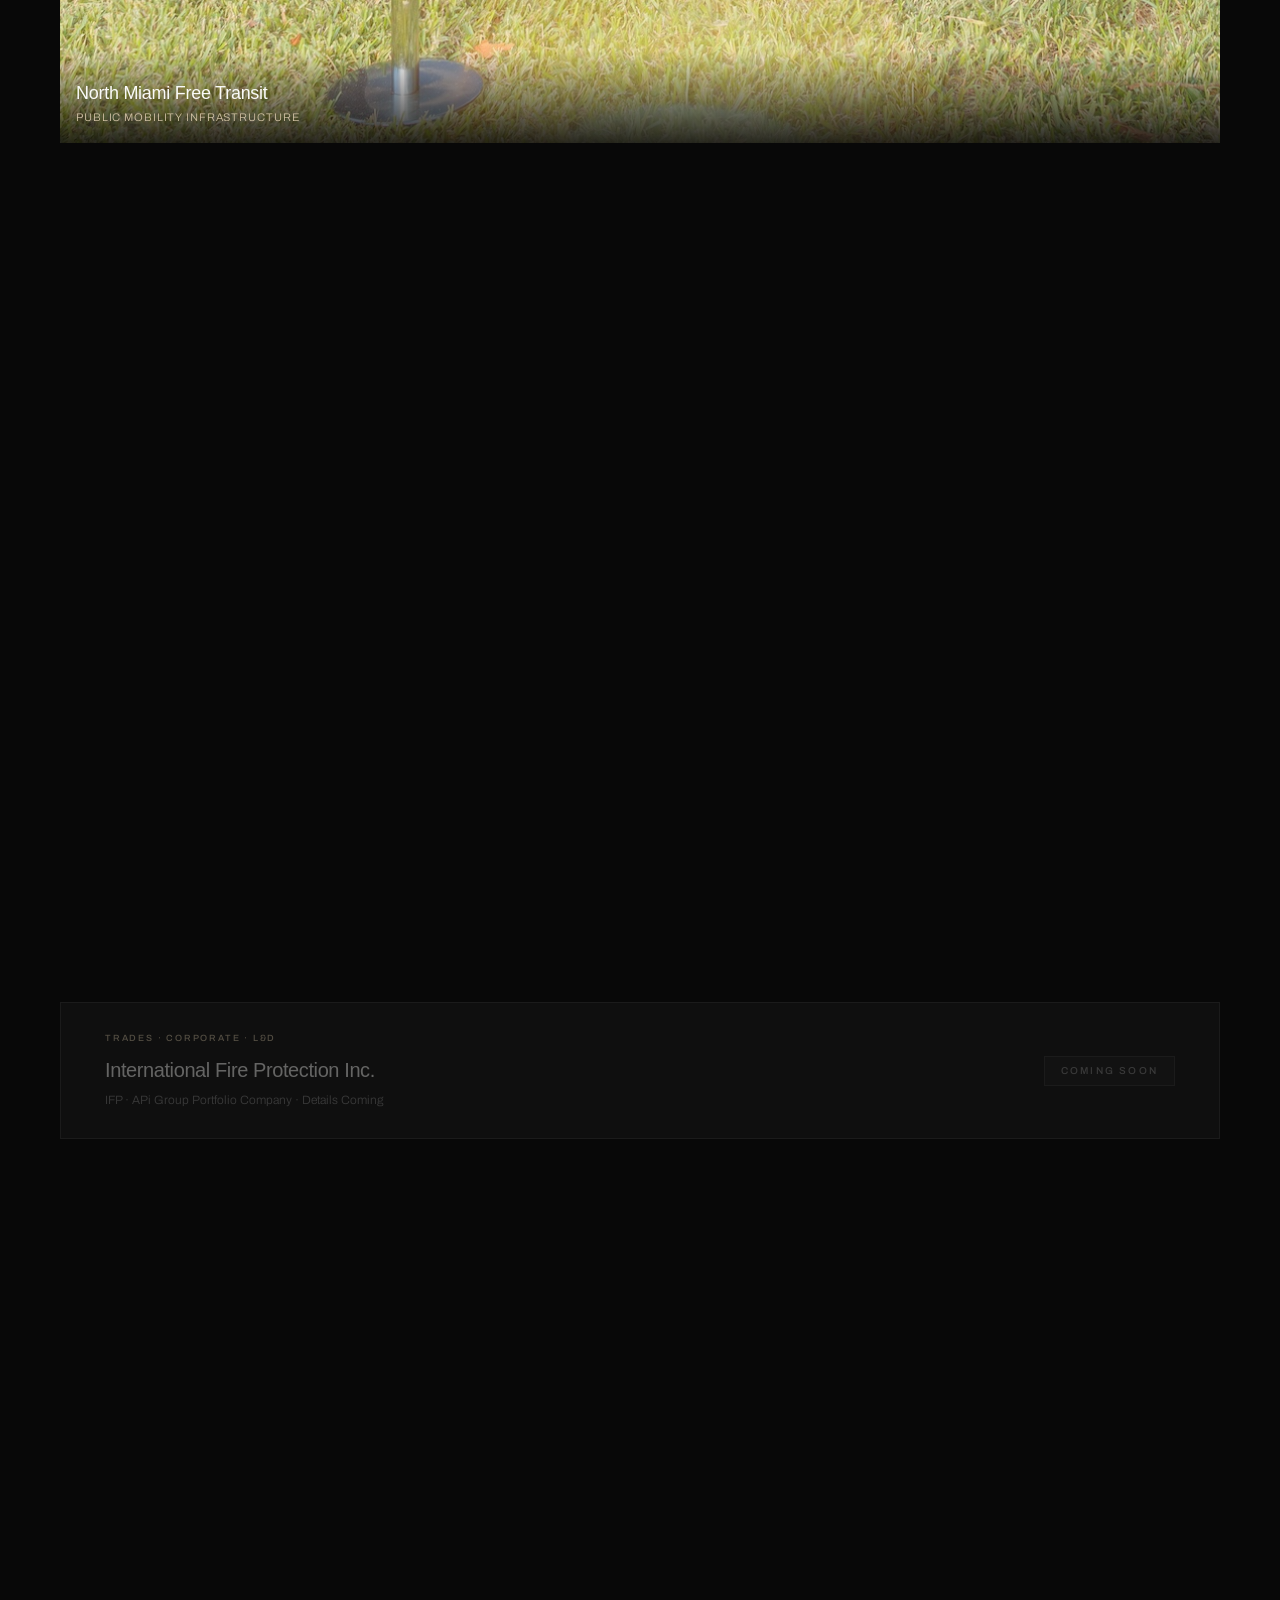
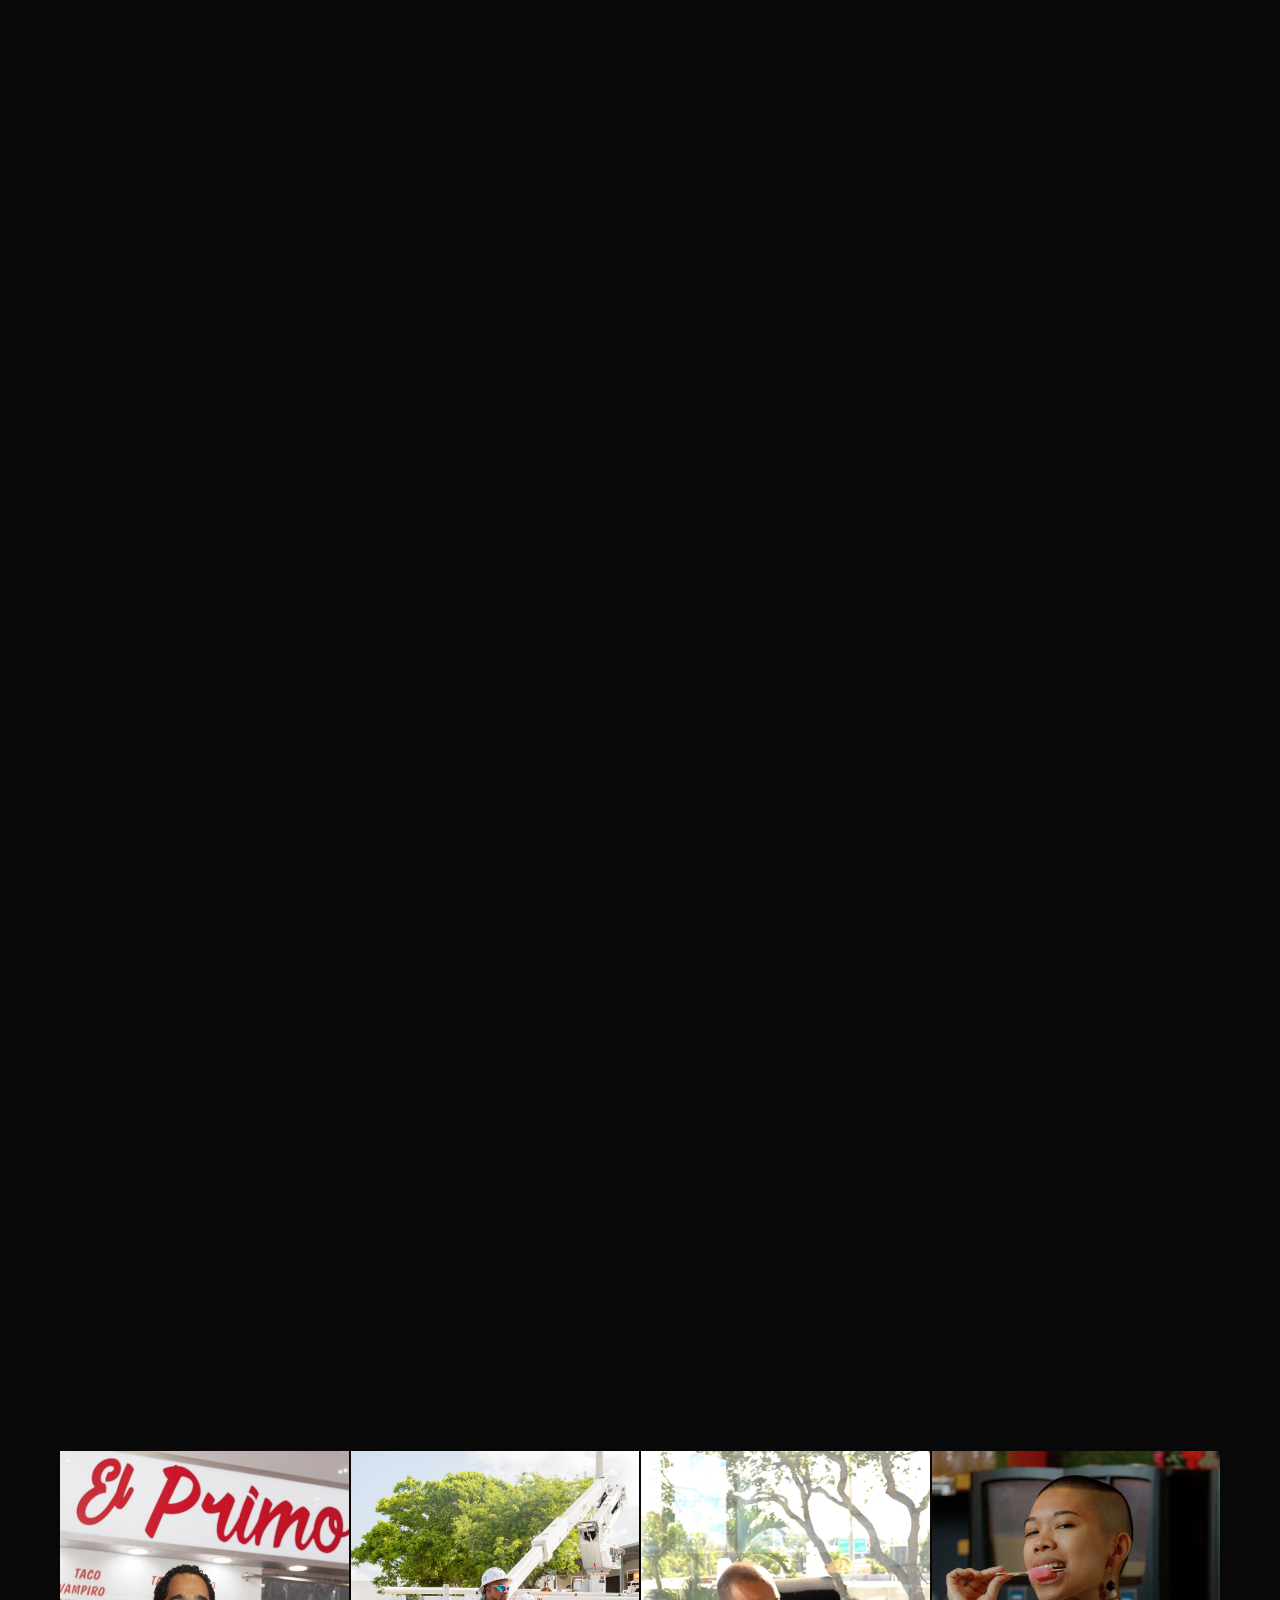
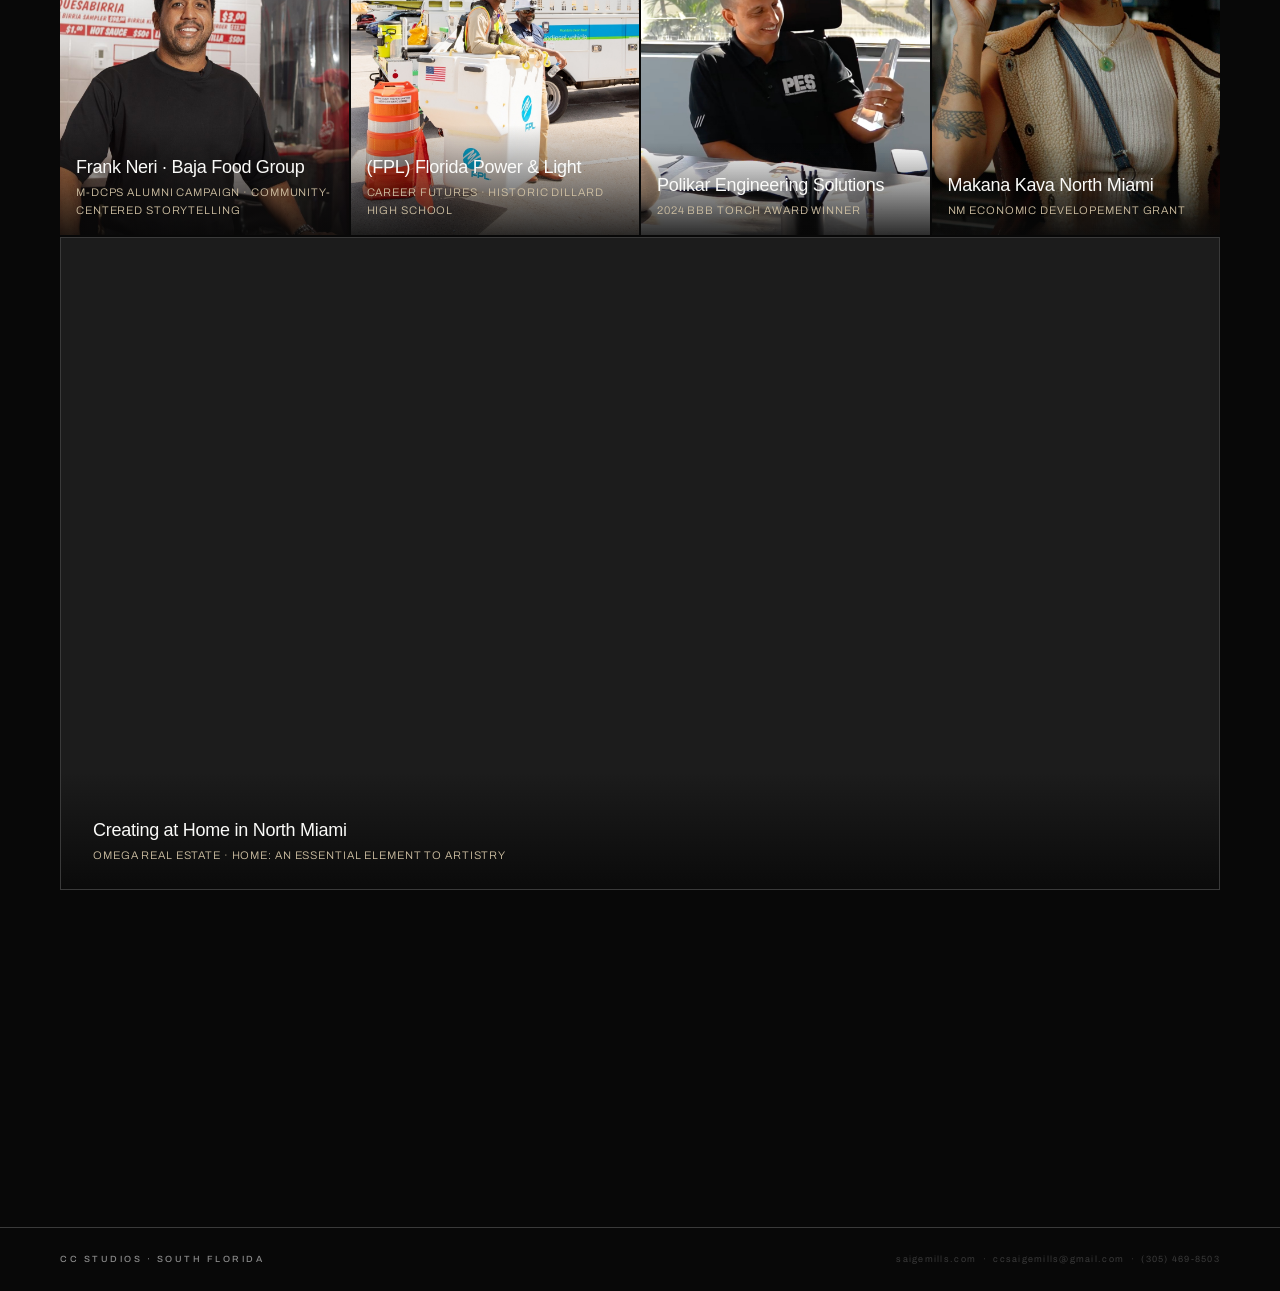
==== commit fa398370: "Swap image sources and update captions in gallery" ====
--- a/index.html
+++ b/index.html
@@ -184,8 +184,15 @@
           <div class="gal-caption-sub">Washington Park Heritage Day · Legacy, Rhythm &amp; Rebirth</div>
         </div>
       </div>
-    </div>
+   </div>
     <div class="gal-photos-row reveal">
+      <div class="gal-photo">
+        <img src="assets/images/IMG_8954-Enhanced-NR.JPG" alt="BBB x PRMSDC" style="object-position:center center;transform:scale(1.3);">
+        <div class="gal-photo-caption">
+          <div class="gal-caption-project">BBB x PRMSDC</div>
+          <div class="gal-caption-sub">Minority Supplier Development Council Business Opportunity Exchange</div>
+        </div>
+      </div>
       <div class="gal-photo">
         <img src="assets/images/IMG_8115.JPG" alt="Bike Ride 305">
         <div class="gal-photo-caption">
@@ -193,12 +200,6 @@
           <div class="gal-caption-sub">City of North Miami Beach · Civic Wellness Activation</div>
         </div>
       </div>
-      <div class="gal-photo">
-        <img src="assets/images/IMG_8954-Enhanced-NR.JPG" alt="BBB x PRMSDC" style="object-position:center center;transform:scale(1.3);">
-        <div class="gal-photo-caption">
-          <div class="gal-caption-project">BBB x PRMSDC</div>
-          <div class="gal-caption-sub">Minority Supplier Development Council Business Opportunity Exchange</div>
-        </div>
       </div>
       <div class="gal-photo">
         <img src="assets/images/IMG_9231.jpg" alt="Miami Business Council AI and Fashion in Tech">
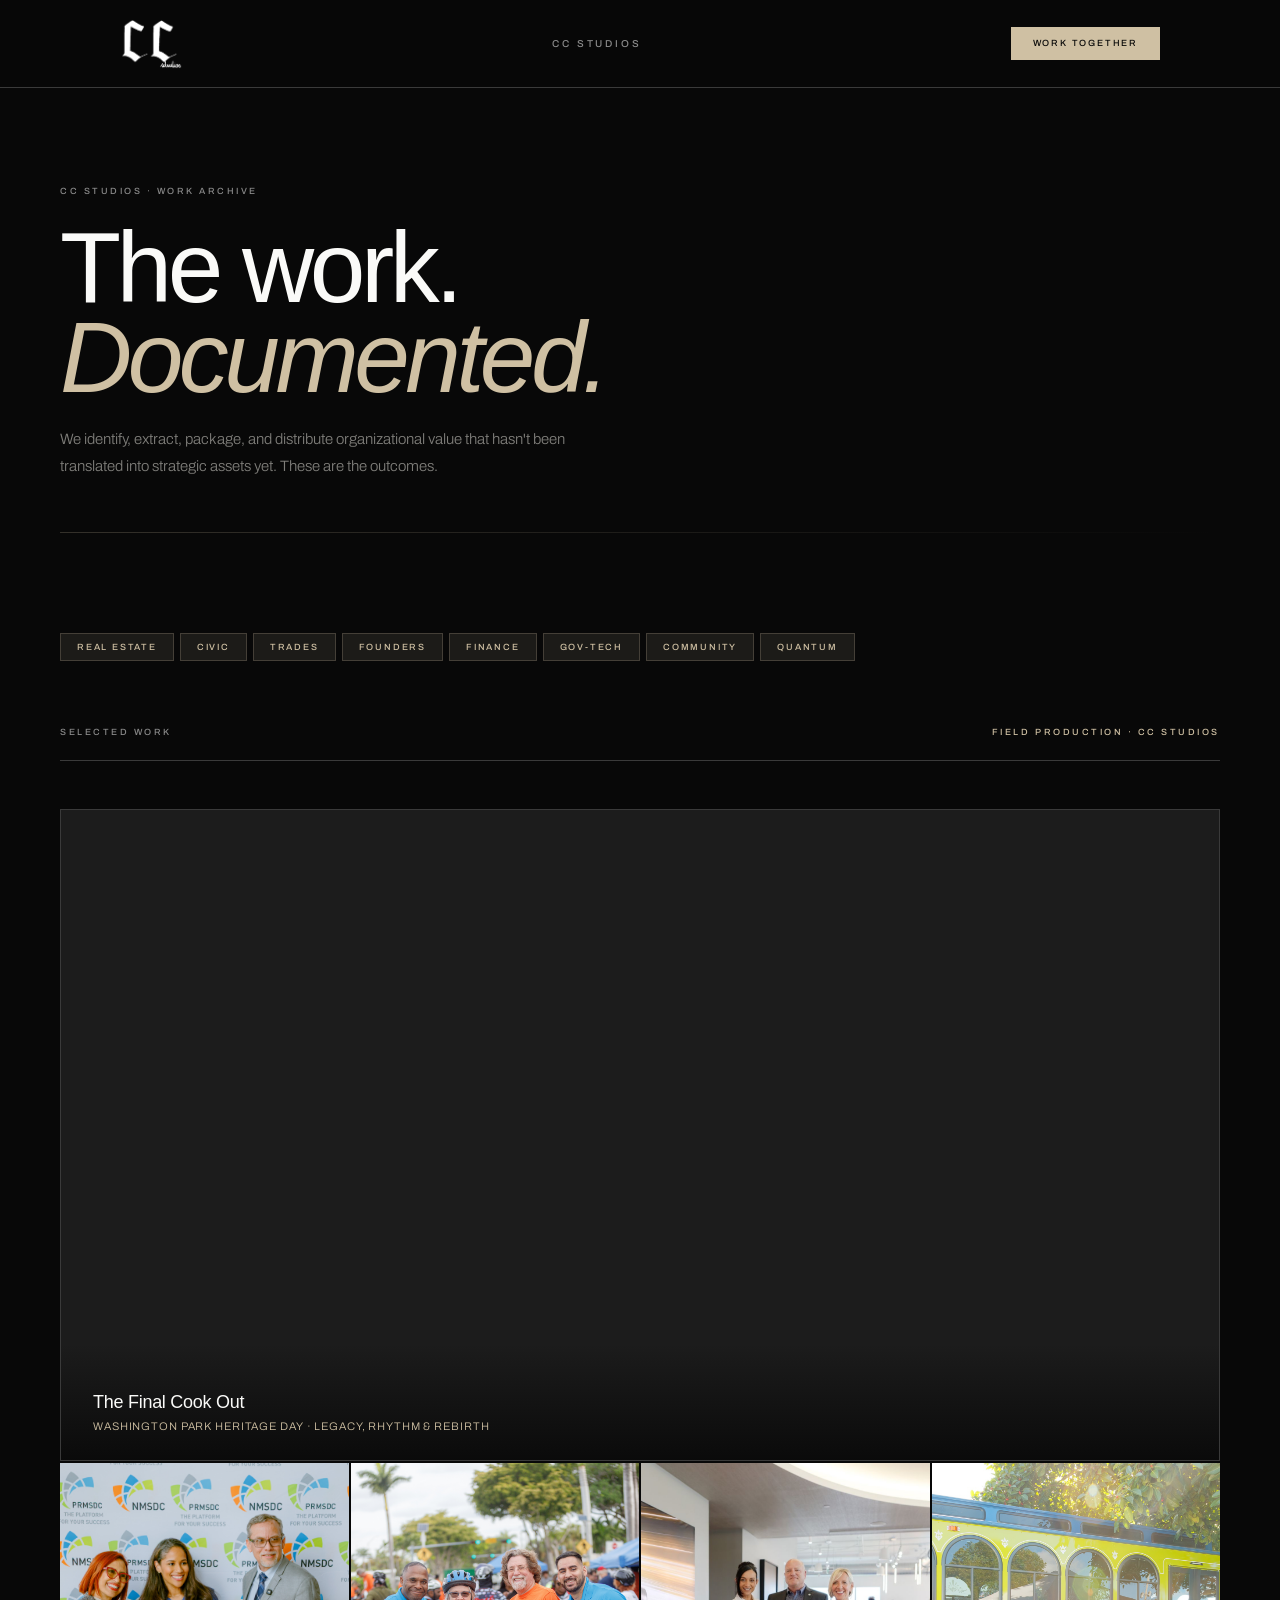
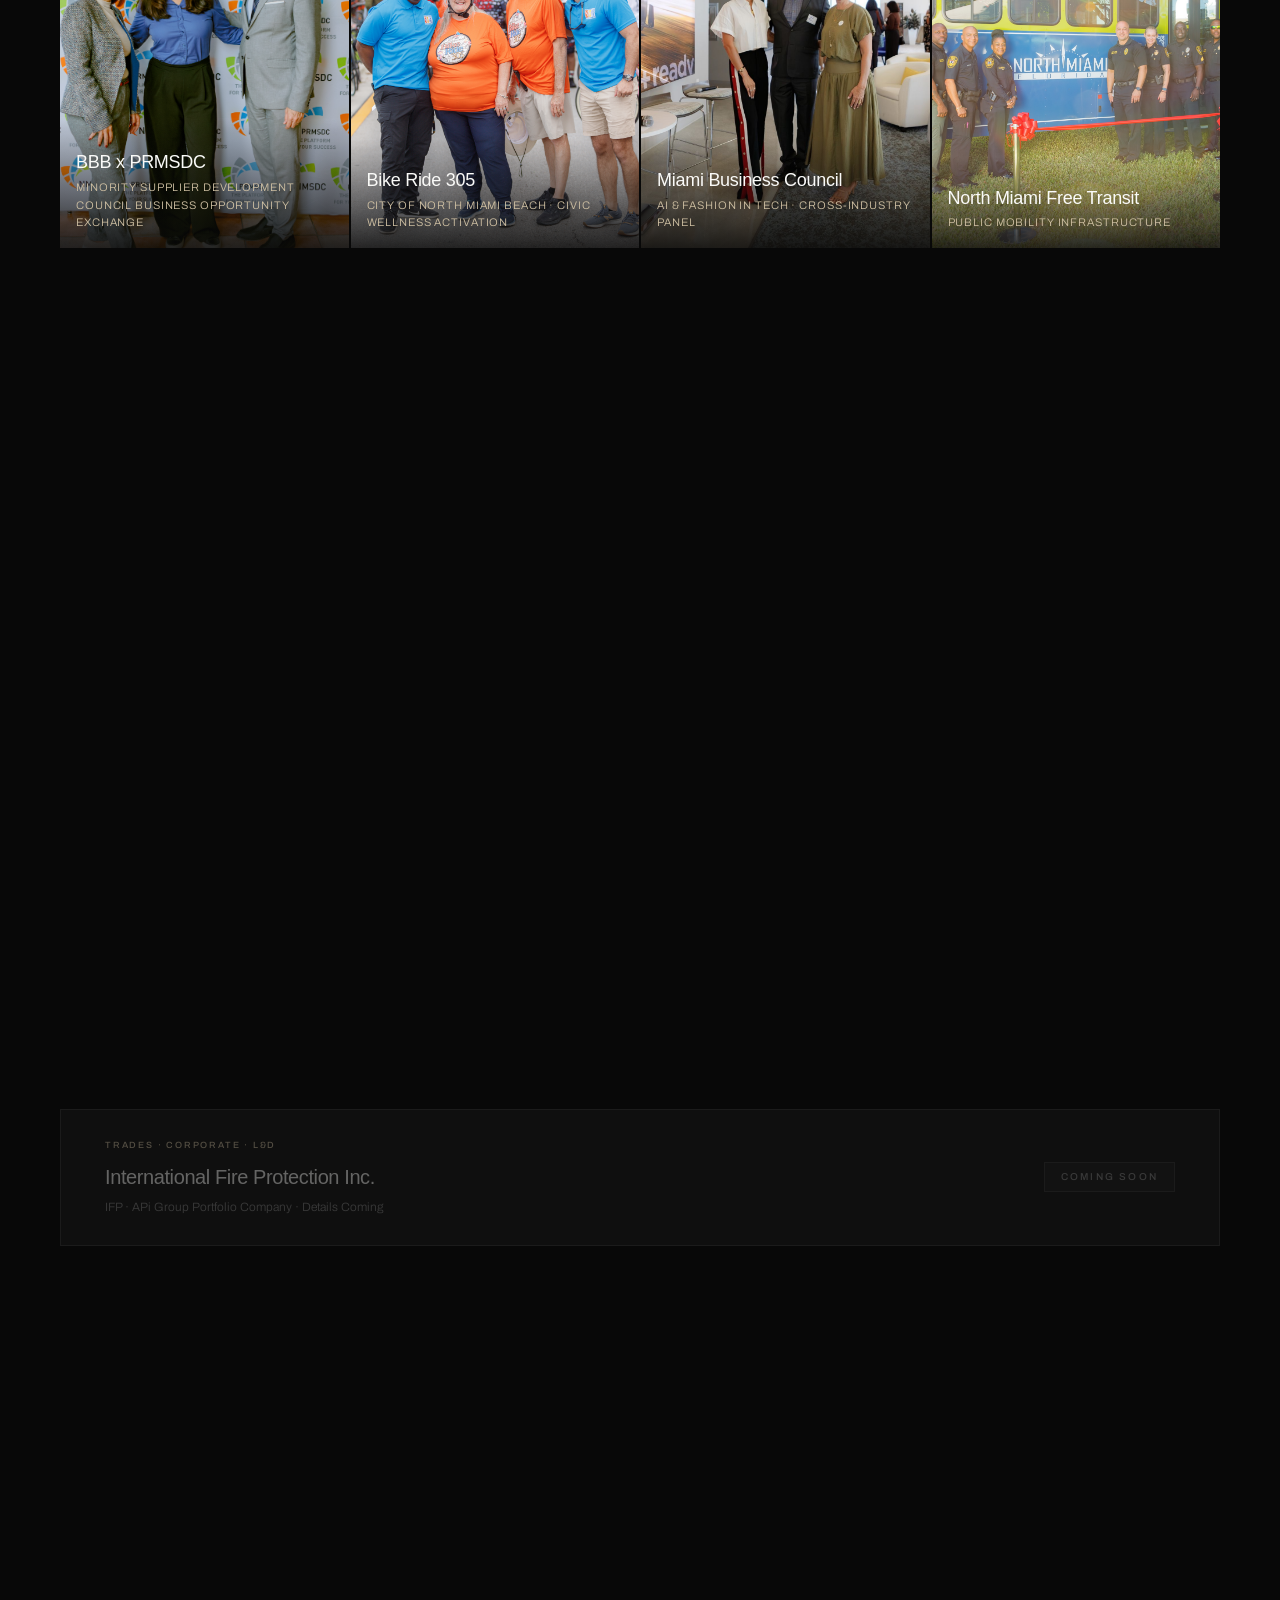
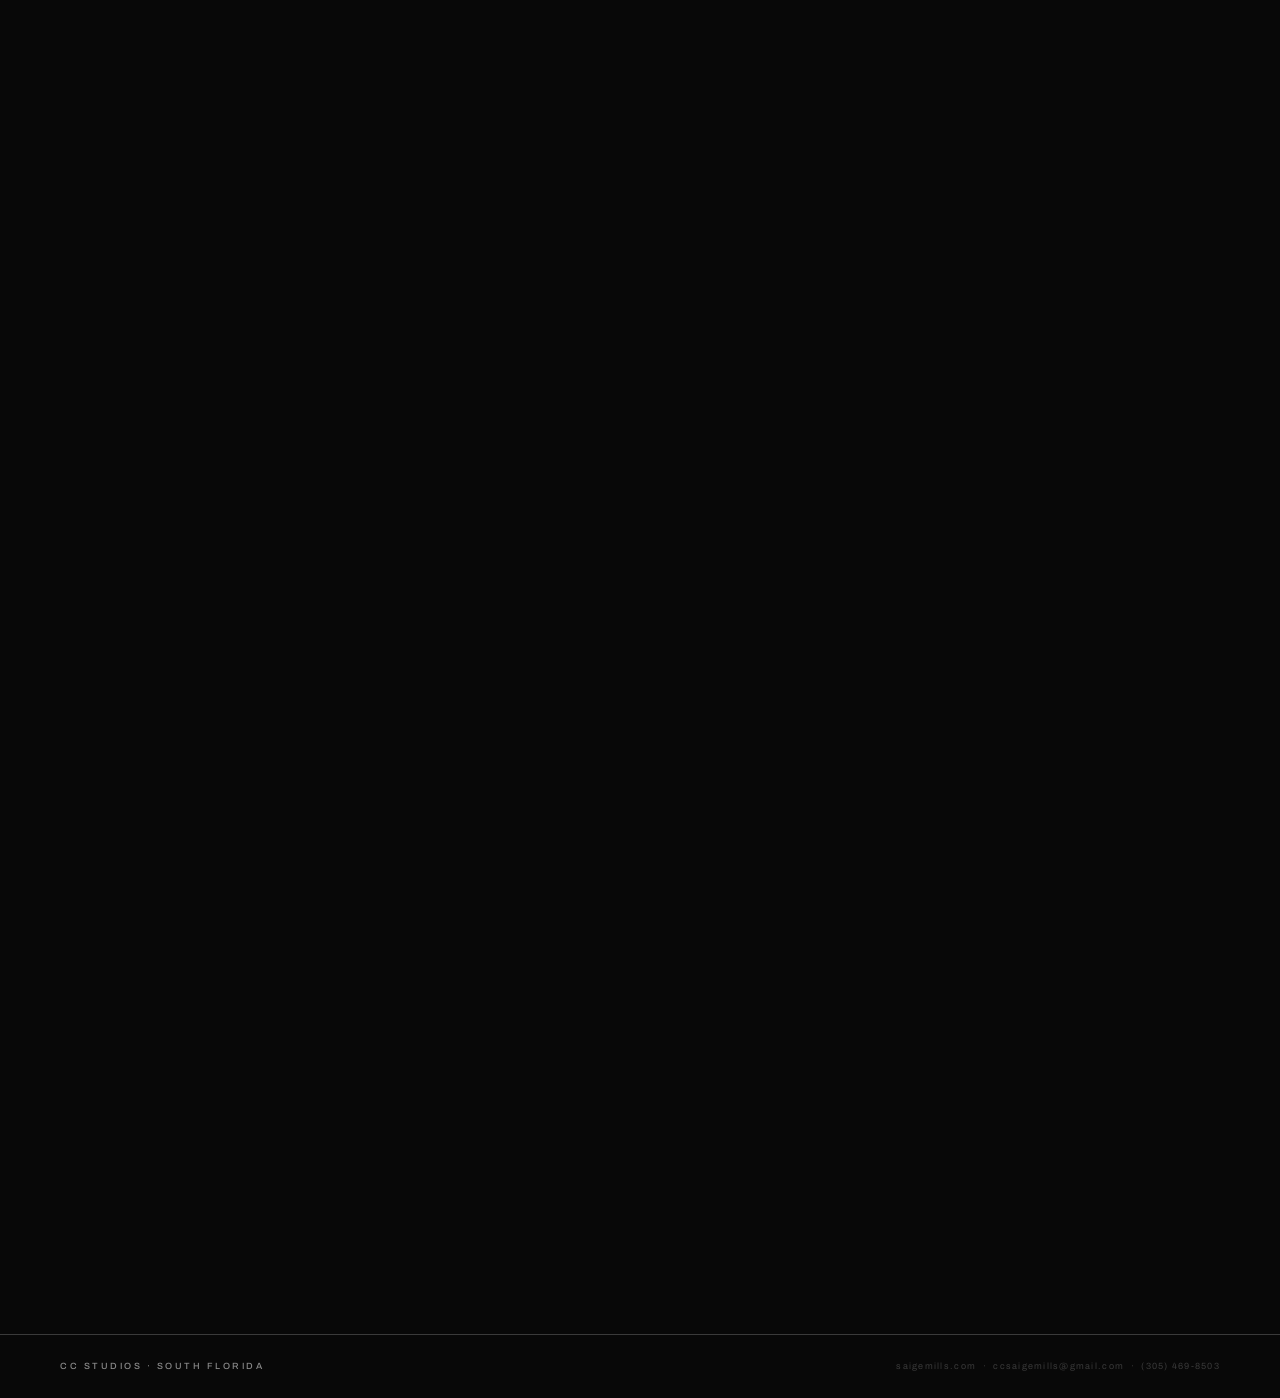
==== commit a559c9e7: "Fix closing div tags in gallery section" ====
--- a/index.html
+++ b/index.html
@@ -184,7 +184,7 @@
           <div class="gal-caption-sub">Washington Park Heritage Day · Legacy, Rhythm &amp; Rebirth</div>
         </div>
       </div>
-   </div>
+    </div>
     <div class="gal-photos-row reveal">
       <div class="gal-photo">
         <img src="assets/images/IMG_8954-Enhanced-NR.JPG" alt="BBB x PRMSDC" style="object-position:center center;transform:scale(1.3);">
@@ -199,7 +199,6 @@
           <div class="gal-caption-project">Bike Ride 305</div>
           <div class="gal-caption-sub">City of North Miami Beach · Civic Wellness Activation</div>
         </div>
-      </div>
       </div>
       <div class="gal-photo">
         <img src="assets/images/IMG_9231.jpg" alt="Miami Business Council AI and Fashion in Tech">
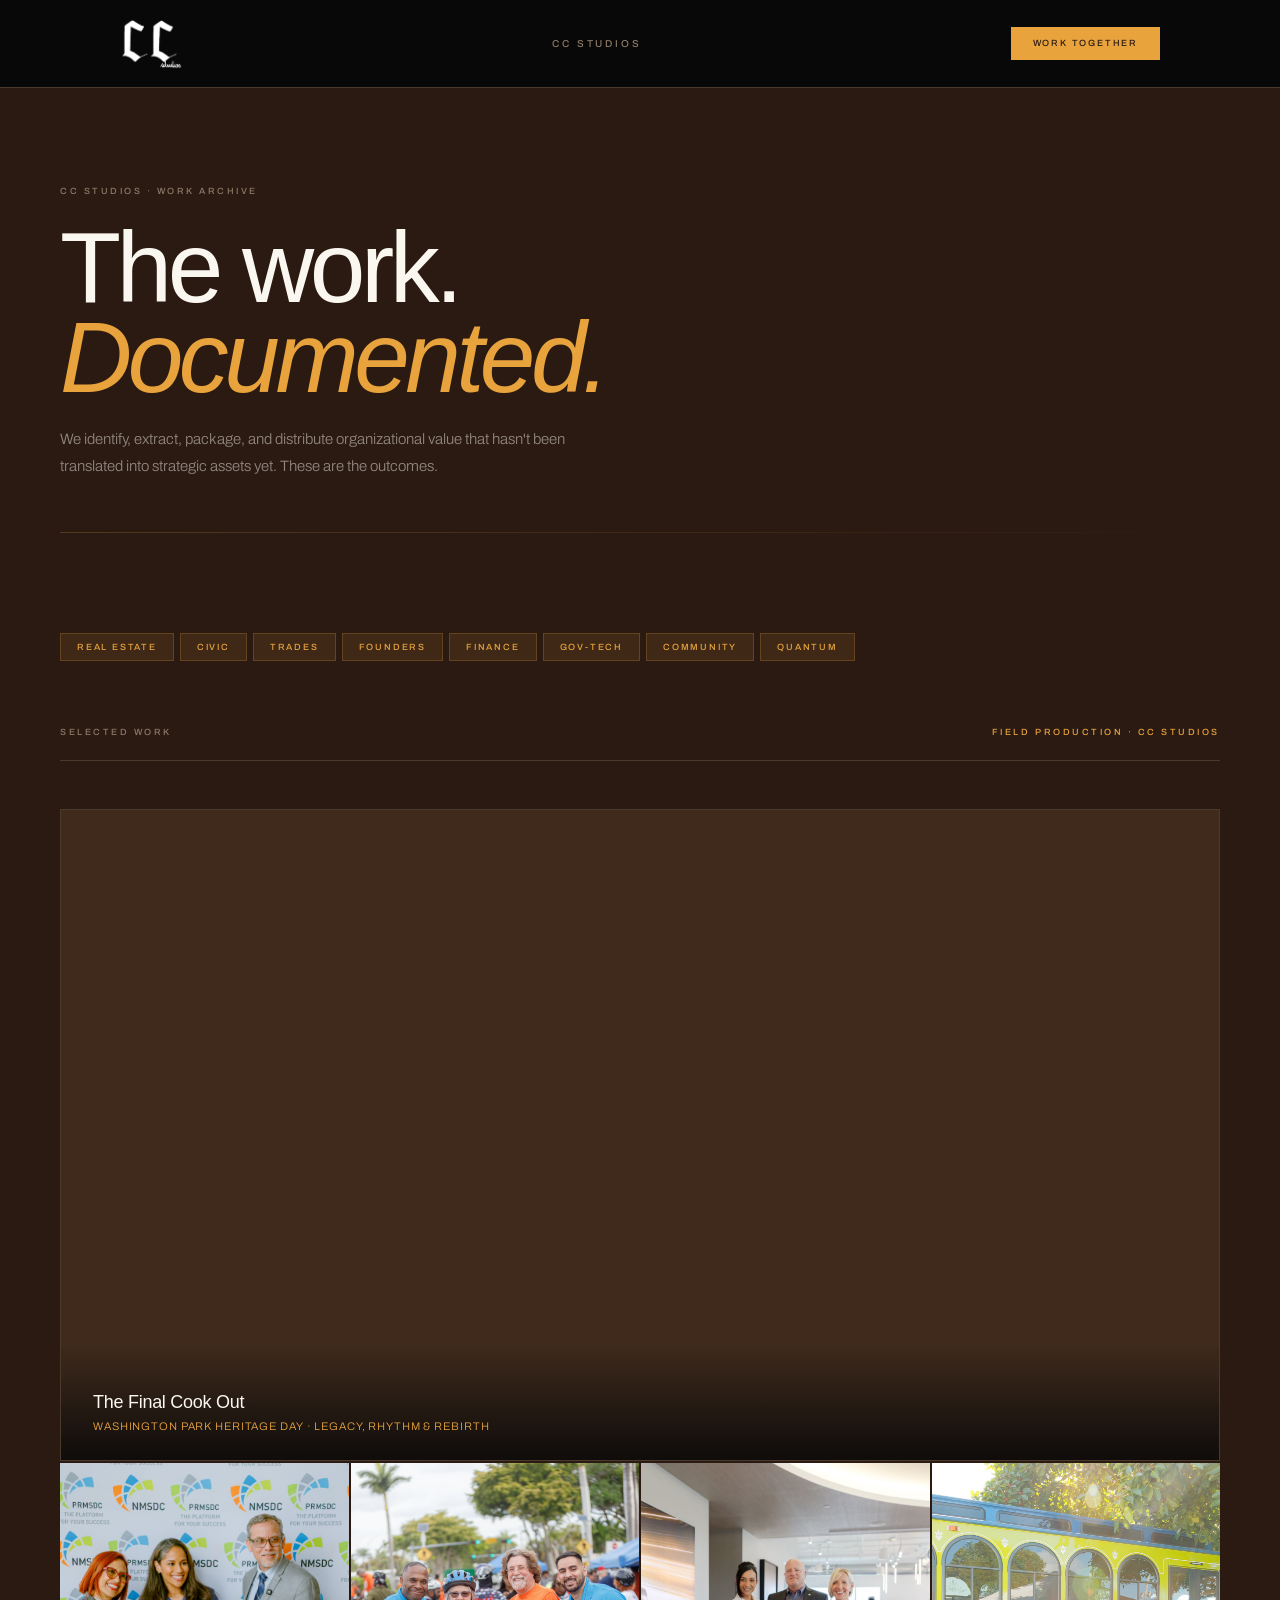
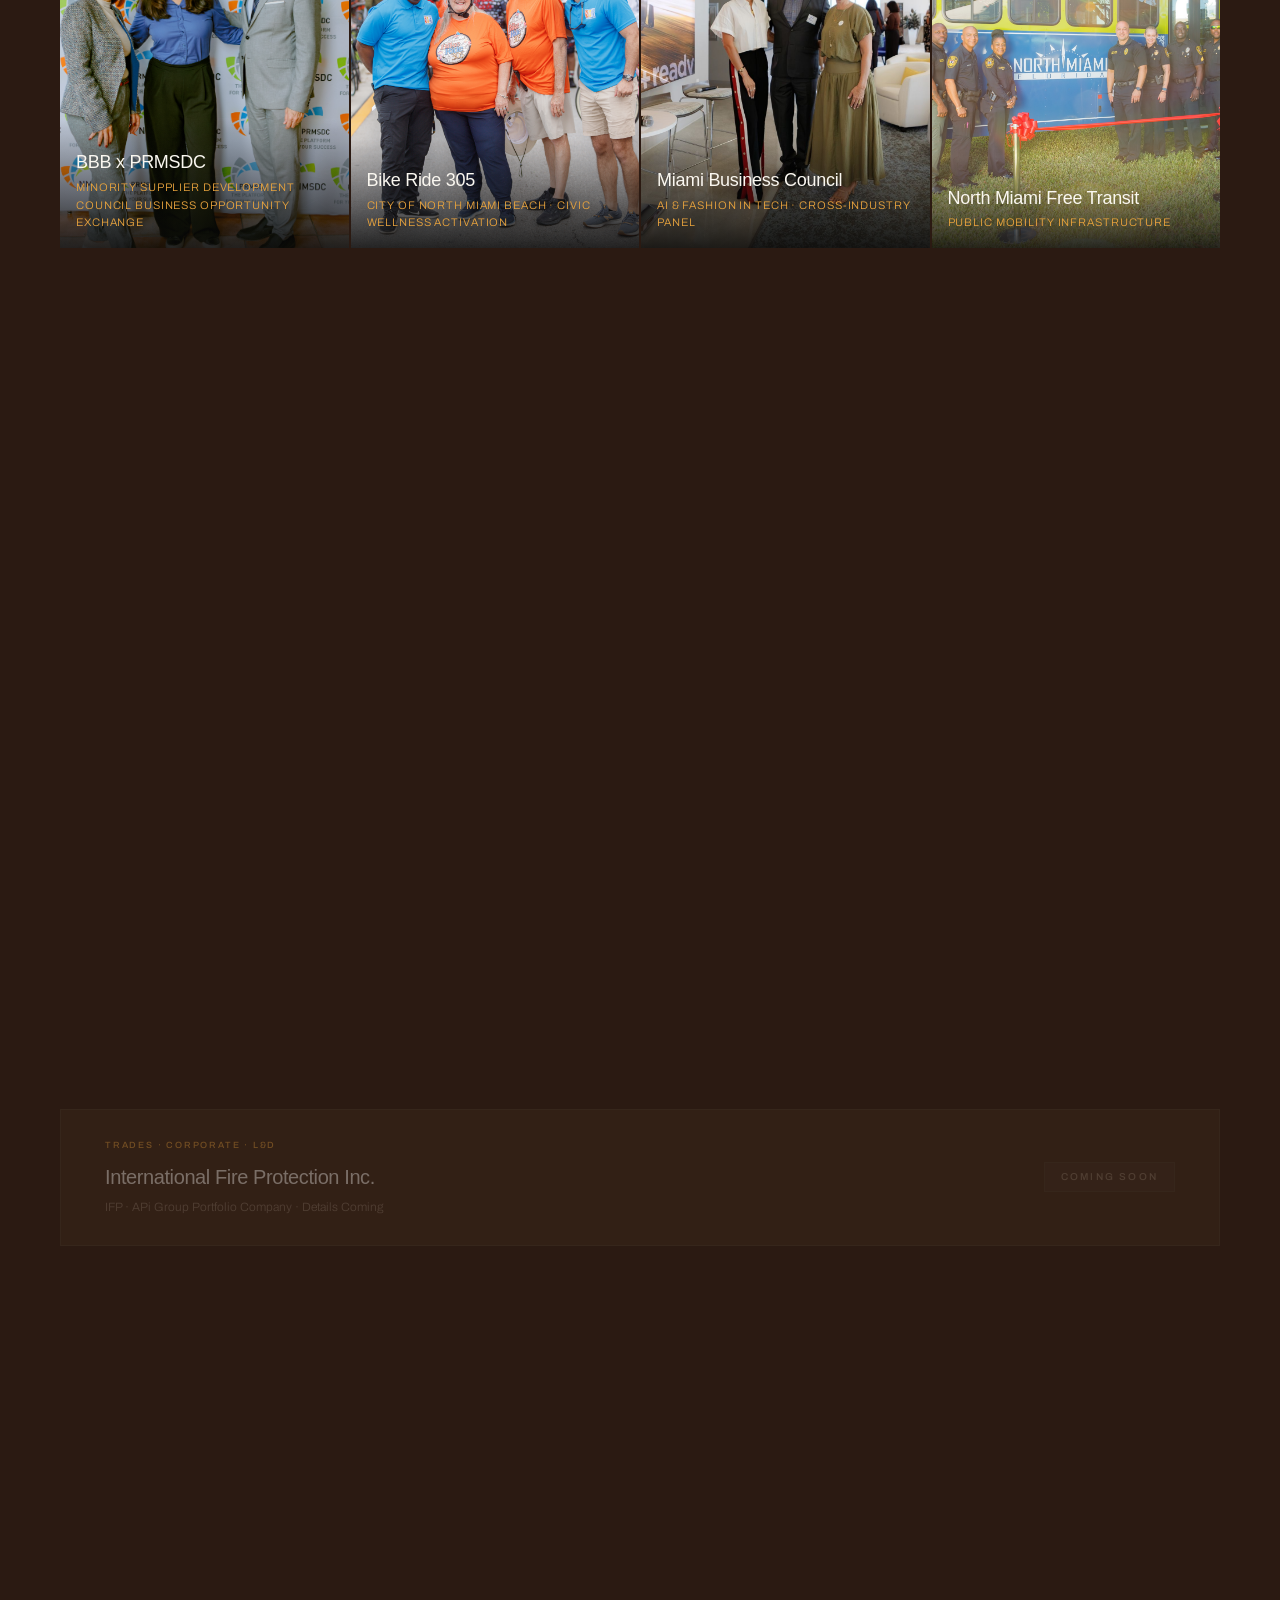
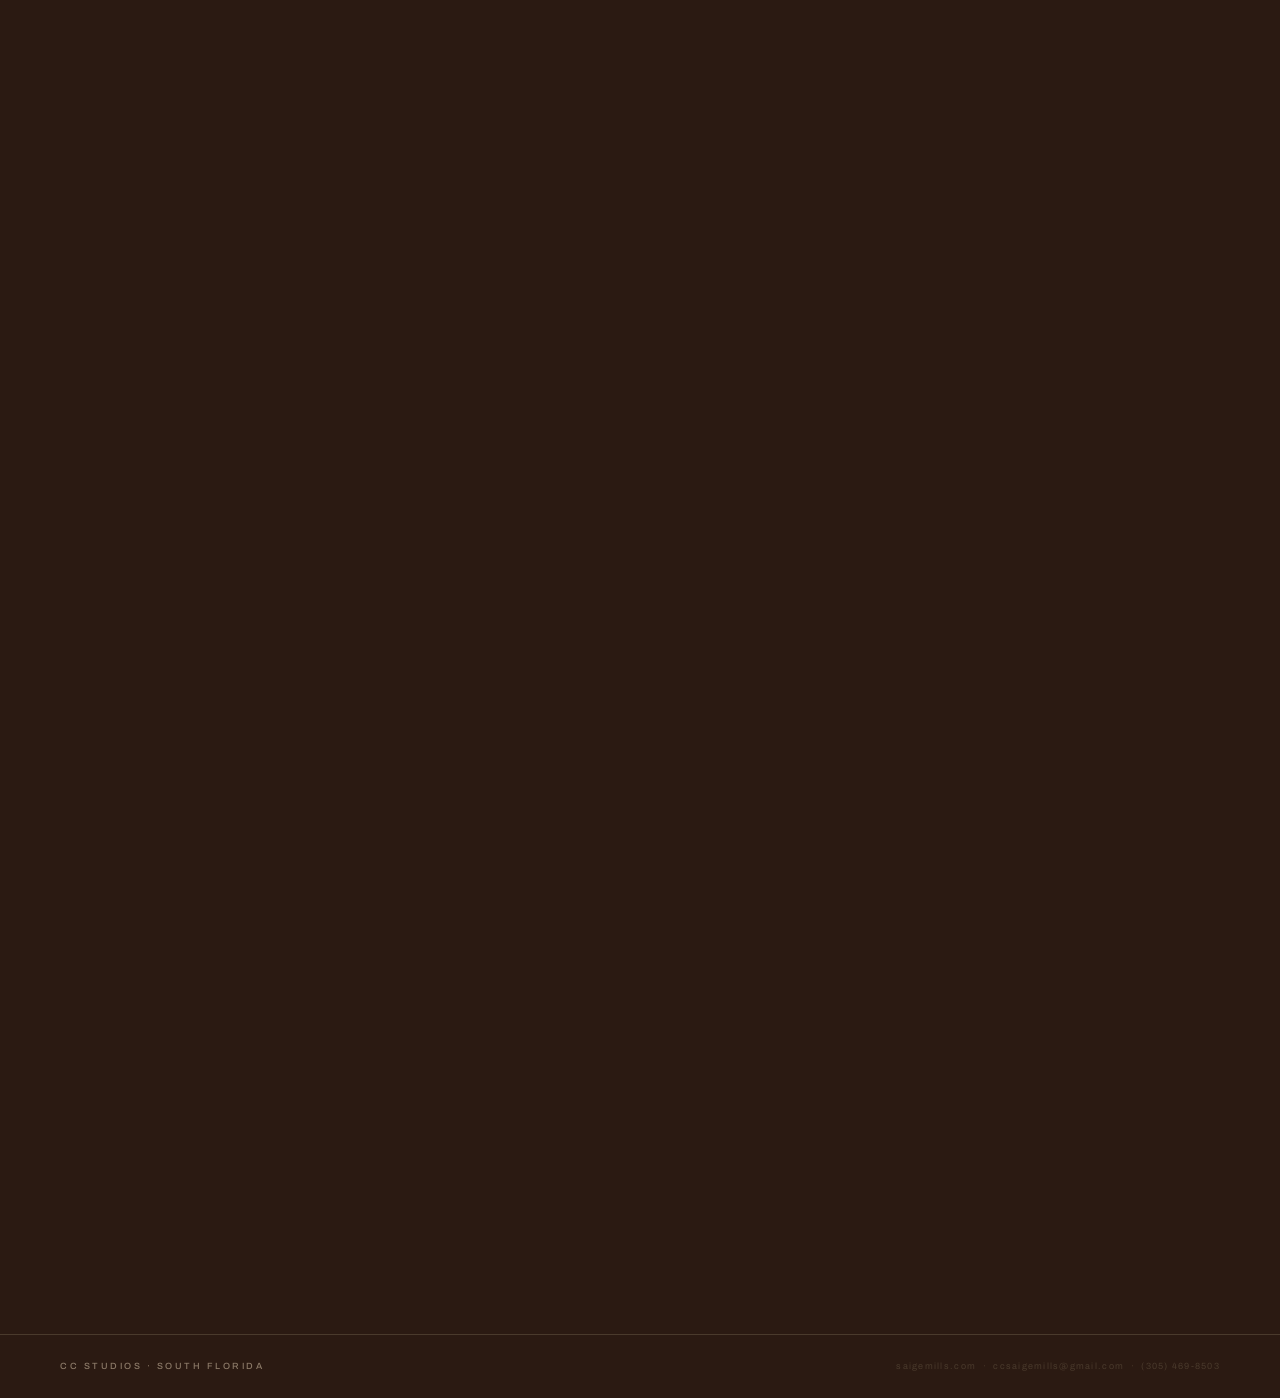
==== commit f0f0266e: "Modify CSS variables in index.html Updated CSS variables for improved color scheme." ====
--- a/index.html
+++ b/index.html
@@ -5,20 +5,20 @@
 <meta name="viewport" content="width=device-width, initial-scale=1.0">
 <title>CC Studios — Work Archive</title>
 <link rel="preconnect" href="https://fonts.googleapis.com">
-<link href="https://fonts.googleapis.com/css2?family=Archivo:ital,wght@0,300;0,400;0,500;0,600;1,300;1,400&family=UnifrakturMaguntia&family=Dancing+Script:wght@600&display=swap" rel="stylesheet">
+<link href="https://fonts.googleapis.com/css2?family=Archivo:ital,wght@0,300;0,400;0,500;0,600;1,300;1,400&family=UnifrakturMaguntia&family=Dancing+Script:wght@600&family=Plus+Jakarta+Sans:wght@500;600;700&display=swap" rel="stylesheet">
 <style>
 :root {
-  --ink: #080808;
-  --linen: #F4F1EA;
-  --charcoal: #1C1C1C;
-  --ash: #3A3A3A;
-  --fog: #8A8A8A;
-  --silk: #C4C0B8;
-  --sand: #CFC0A3;
-  --sand-dim: rgba(207,192,163,0.10);
-  --sand-border: rgba(207,192,163,0.22);
-  --white: #FAFAF8;
-  --card: #141414;
+  --ink: #2B1A12;
+  --linen: #F4F0E6;
+  --charcoal: #3F2A1C;
+  --ash: #4A3A2C;
+  --fog: #8C7A68;
+  --silk: #C7B9A0;
+  --sand: #E8A33D;
+  --sand-dim: rgba(232,163,61,0.10);
+  --sand-border: rgba(232,163,61,0.22);
+  --white: #FAF7F0;
+  --card: #1A100A;
 }
 *{margin:0;padding:0;box-sizing:border-box}
 html{scroll-behavior:smooth;font-size:16px}
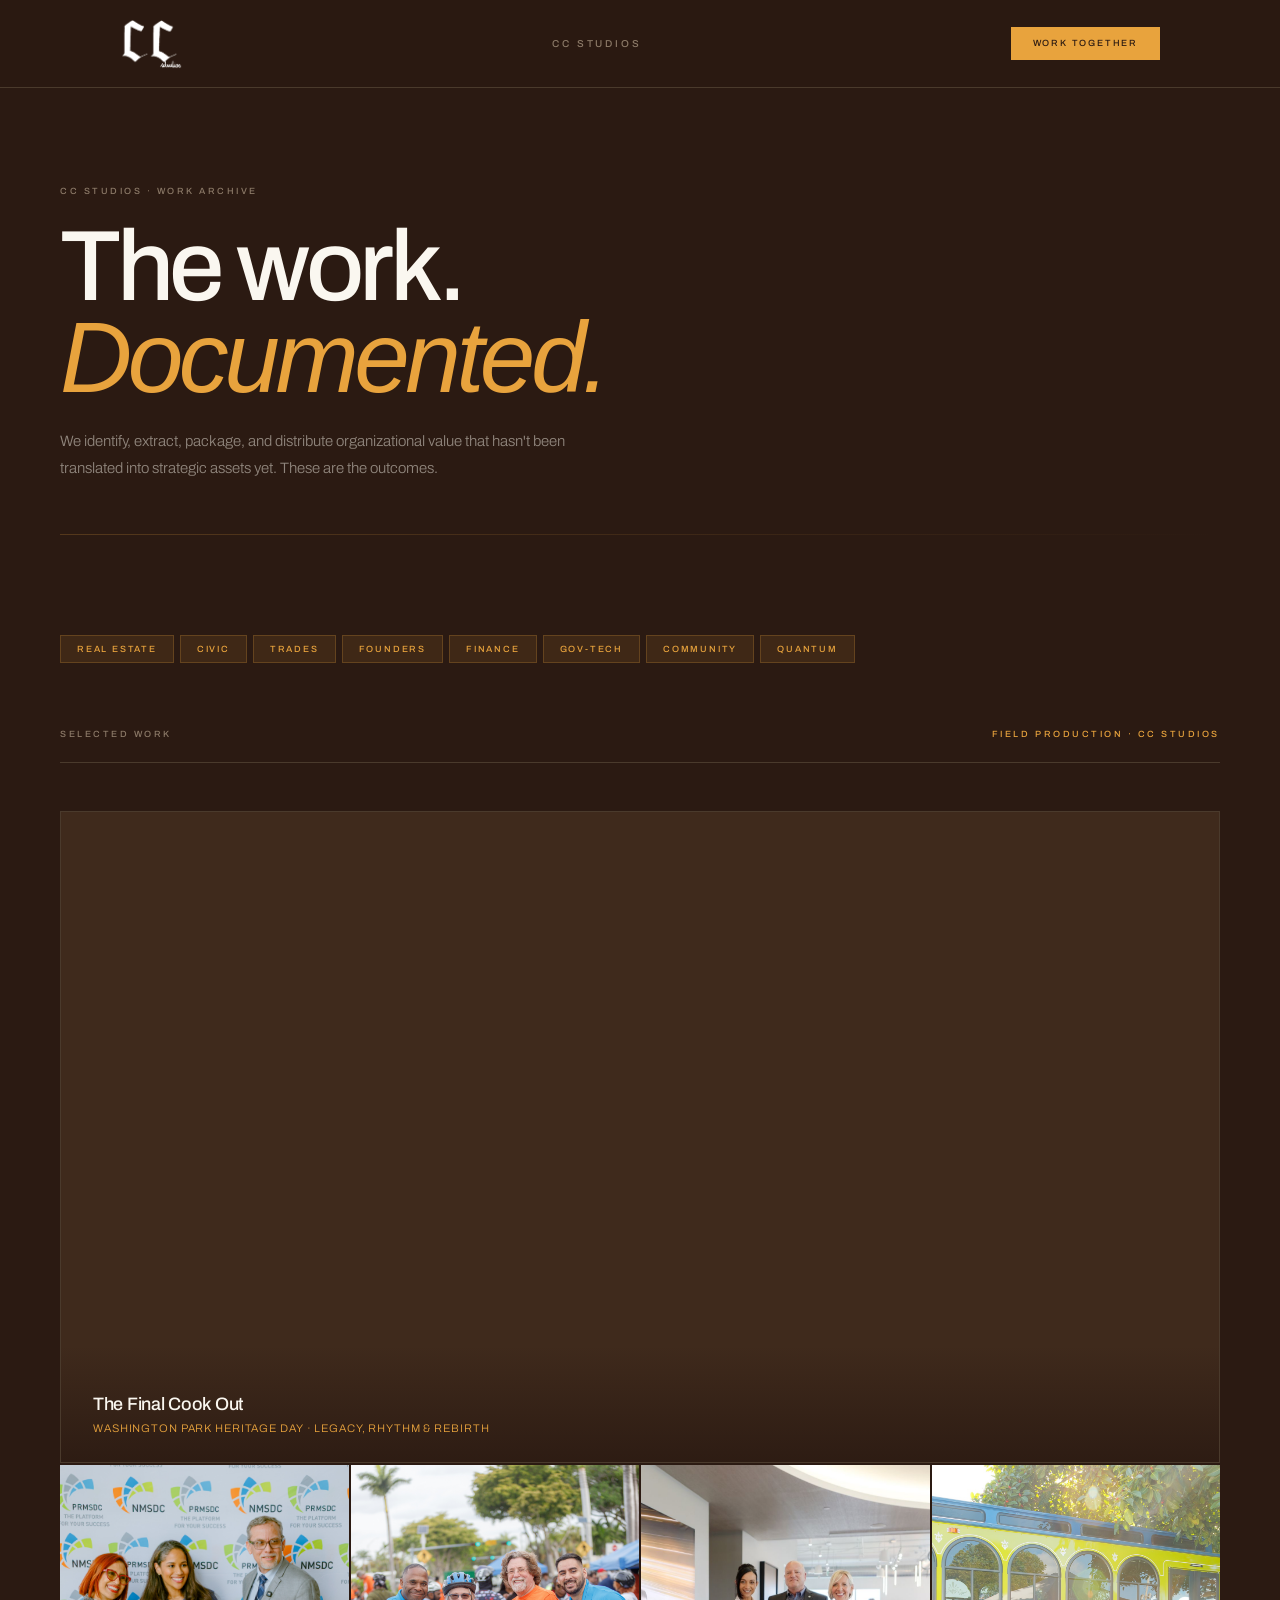
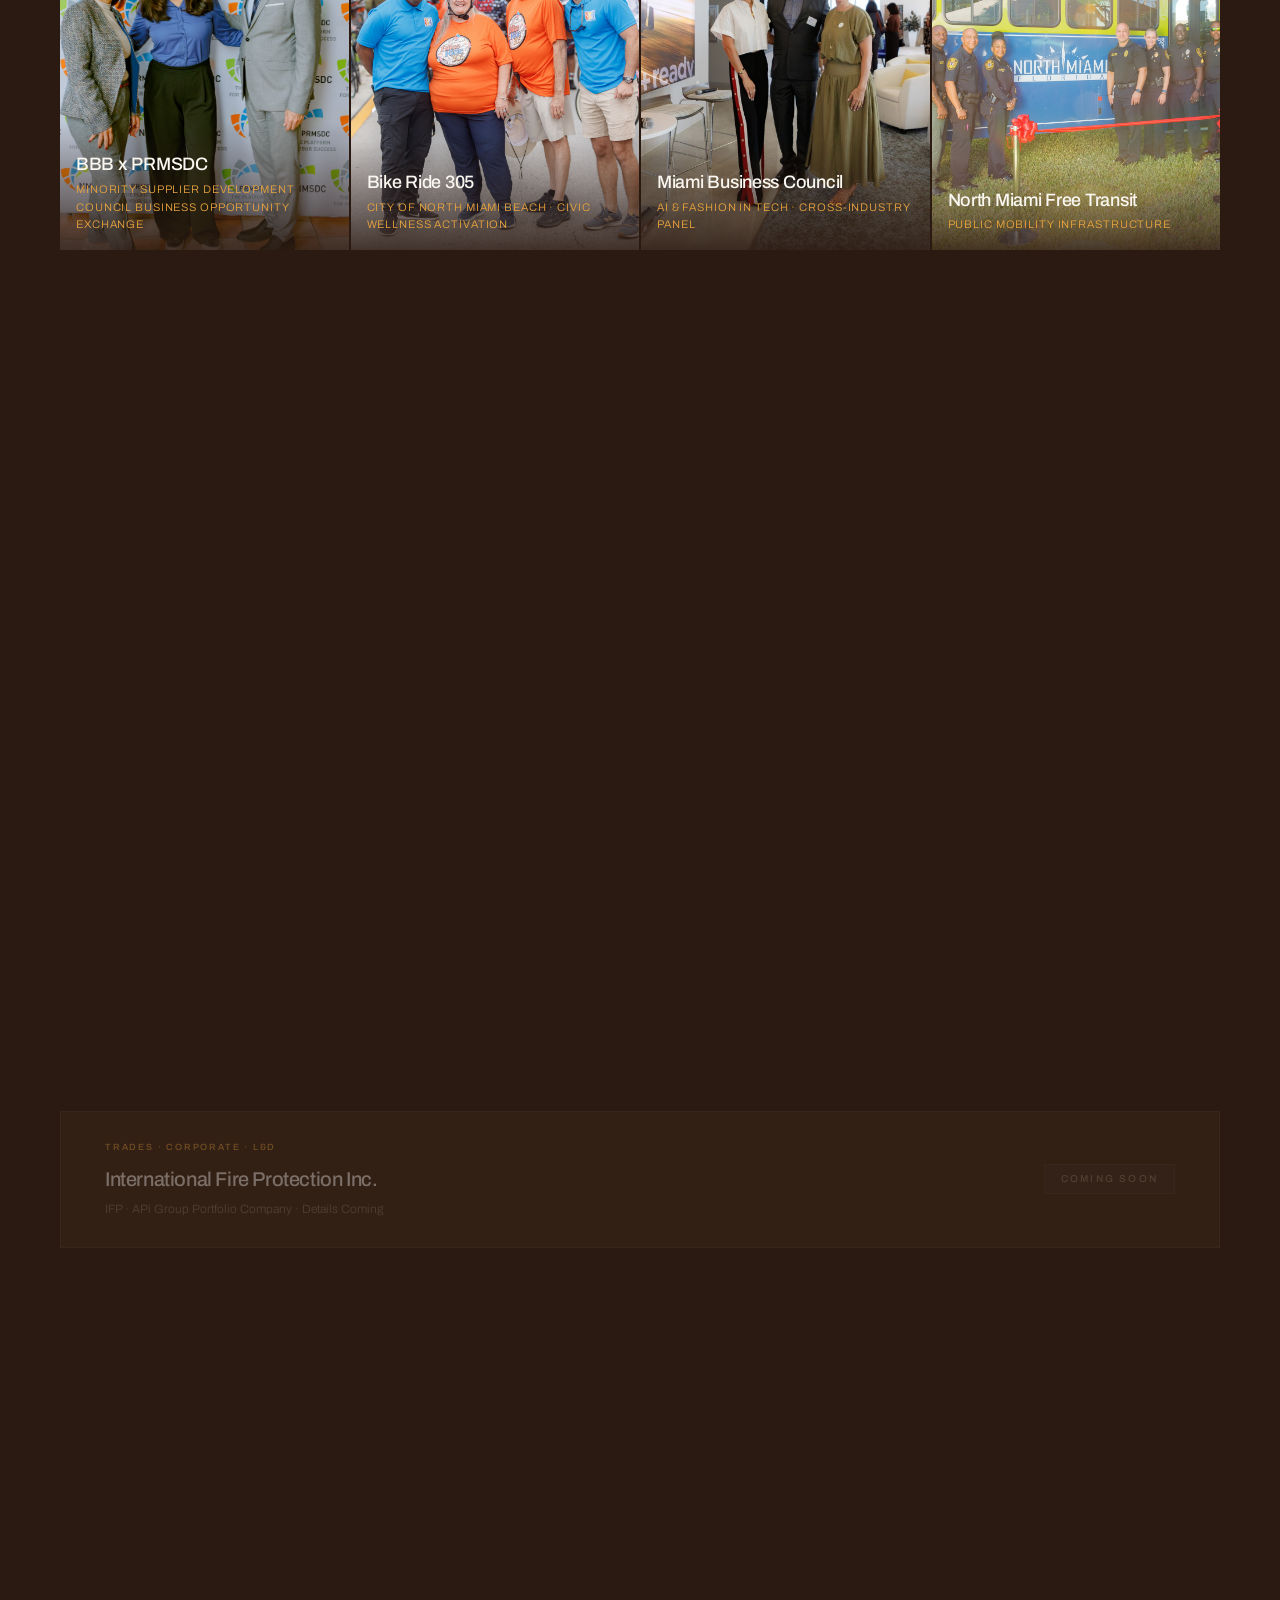
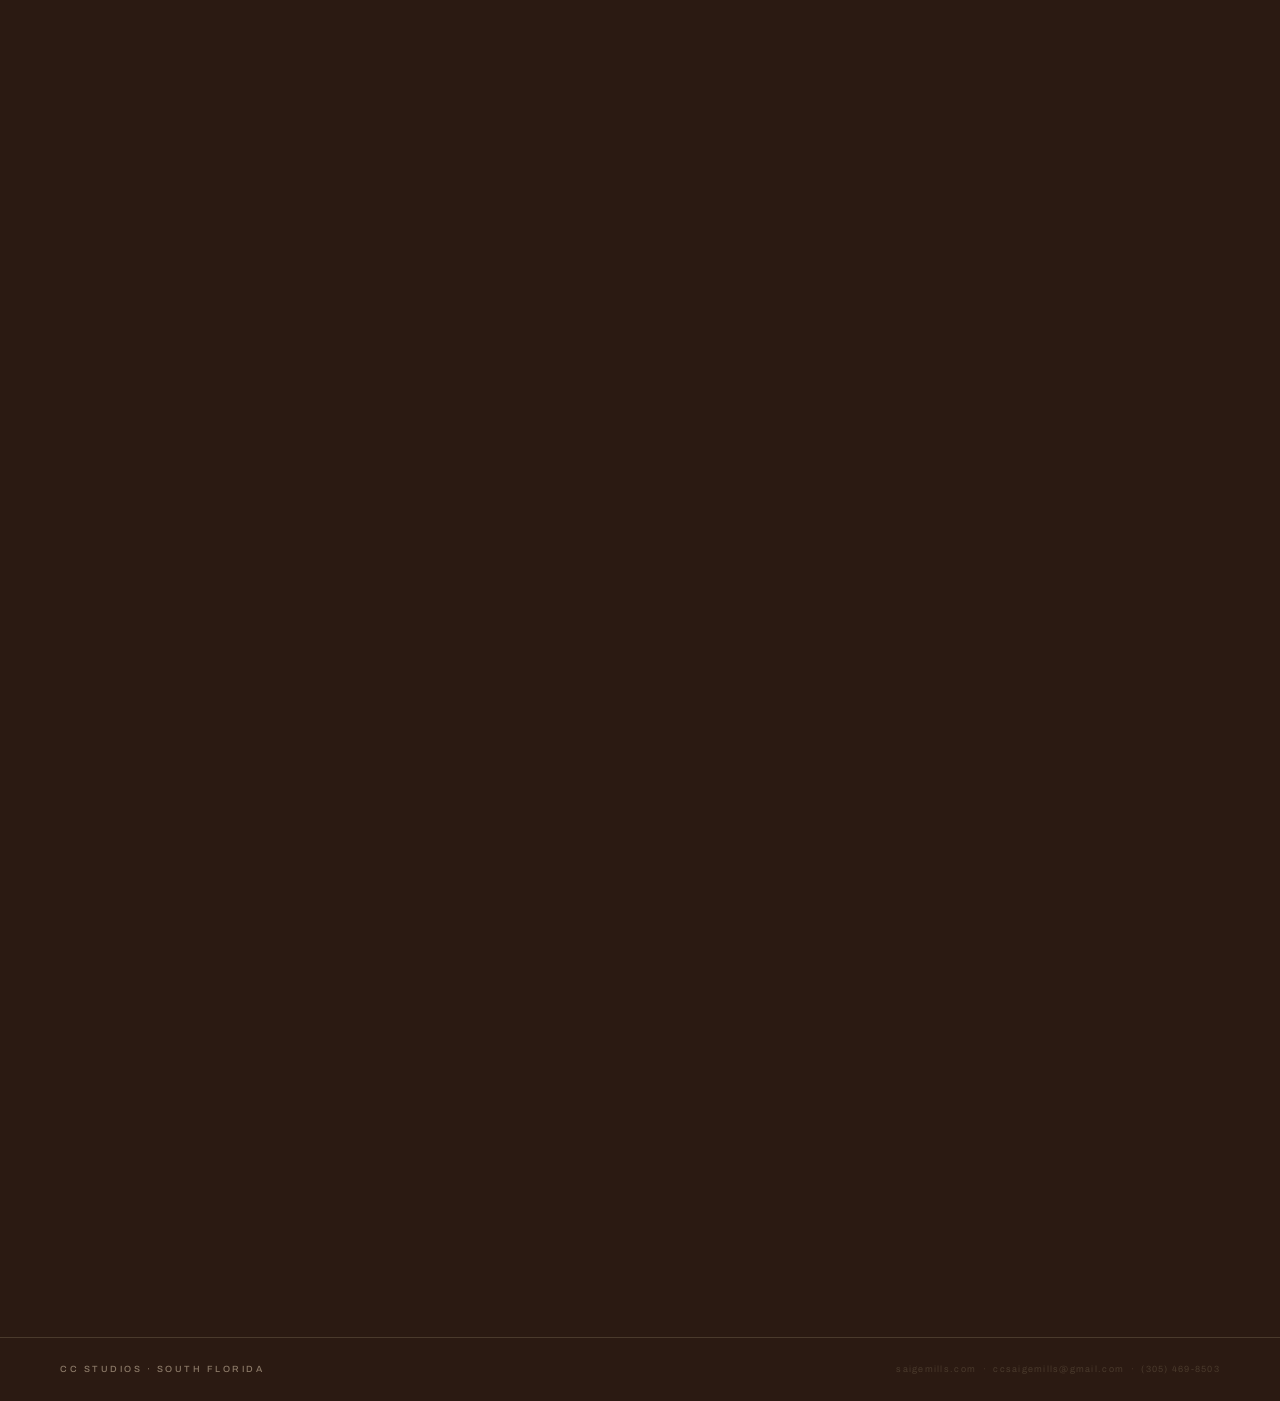
==== commit 205f6106: "Update styles and colors in index.html" ====
--- a/index.html
+++ b/index.html
@@ -6,17 +6,21 @@
 <title>CC Studios — Work Archive</title>
 <link rel="preconnect" href="https://fonts.googleapis.com">
 <link href="https://fonts.googleapis.com/css2?family=Archivo:ital,wght@0,300;0,400;0,500;0,600;1,300;1,400&family=UnifrakturMaguntia&family=Dancing+Script:wght@600&family=Plus+Jakarta+Sans:wght@500;600;700&display=swap" rel="stylesheet">
+<link rel="stylesheet" href="/assets/css/tokens.css">
 <style>
 :root {
   --ink: #2B1A12;
+  --ink-rgb: 43,26,18;
   --linen: #F4F0E6;
+  --linen-rgb: 244,240,230;
   --charcoal: #3F2A1C;
   --ash: #4A3A2C;
   --fog: #8C7A68;
   --silk: #C7B9A0;
   --sand: #E8A33D;
-  --sand-dim: rgba(232,163,61,0.10);
-  --sand-border: rgba(232,163,61,0.22);
+  --sand-rgb: 232,163,61;
+  --sand-dim: rgba(var(--sand-rgb),0.10);
+  --sand-border: rgba(var(--sand-rgb),0.22);
   --white: #FAF7F0;
   --card: #1A100A;
 }
@@ -26,7 +30,7 @@
 ::-webkit-scrollbar{width:2px}
 ::-webkit-scrollbar-track{background:var(--ink)}
 ::-webkit-scrollbar-thumb{background:var(--ash)}
-nav{padding:0 60px;height:88px;width:100%;display:flex;align-items:center;justify-content:space-between;border-bottom:1px solid var(--ash);position:sticky;top:0;z-index:100;background:rgba(8,8,8,0.94);backdrop-filter:blur(16px);}
+nav{padding:0 60px;height:88px;width:100%;display:flex;align-items:center;justify-content:space-between;border-bottom:1px solid var(--ash);position:sticky;top:0;z-index:100;background:rgba(43,26,18,0.94);backdrop-filter:blur(16px);}
 .logo-wrap{display:flex;align-items:flex-end;gap:0;text-decoration:none;line-height:1;}
 .logo-cc{font-family:'UnifrakturMaguntia',serif;font-size:30px;color:var(--white);line-height:0.85;letter-spacing:-0.02em;}
 .logo-studios{font-family:'Dancing Script',cursive;font-size:13px;font-weight:600;color:var(--white);margin-left:6px;align-self:flex-end;margin-bottom:1px;letter-spacing:0.02em;}
@@ -35,9 +39,9 @@
 .nav-cta:hover{background:var(--linen);}
 .hero{max-width:1280px;margin:0 auto;padding:96px 60px 72px;}
 .hero-eyebrow{font-size:9px;letter-spacing:0.28em;text-transform:uppercase;color:var(--fog);margin-bottom:24px;font-weight:500;}
-.hero-title{font-family:'Neue Montreal','PP Neue Montreal','Helvetica Neue',Helvetica,sans-serif;font-weight:500;font-size:clamp(52px,8vw,100px);line-height:0.9;letter-spacing:-0.045em;color:var(--white);margin-bottom:24px;}
+.hero-title{font-family:var(--font-display);font-weight:500;font-size:clamp(52px,8vw,100px);line-height:0.9;letter-spacing:-0.045em;color:var(--white);margin-bottom:24px;}
 .hero-title em{color:var(--sand);font-style:italic;}
-.hero-desc{font-size:15px;line-height:1.78;color:rgba(244,241,234,0.5);max-width:520px;margin-bottom:52px;font-weight:300;}
+.hero-desc{font-size:15px;line-height:1.78;color:rgba(244,240,230,0.5);max-width:520px;margin-bottom:52px;font-weight:300;}
 .hero-rule{width:100%;height:1px;background:linear-gradient(90deg,var(--sand-border),transparent);}
 .filter-bar{max-width:1280px;margin:0 auto;padding:28px 60px;display:flex;align-items:center;gap:6px;flex-wrap:wrap;}
 .filter-btn{font-family:'Archivo',sans-serif;font-size:9px;letter-spacing:0.2em;text-transform:uppercase;padding:6px 16px;border:1px solid var(--sand-border);background:var(--sand-dim);color:var(--sand);cursor:default;font-weight:500;transition:all 0.18s;pointer-events:none;}
@@ -50,15 +54,15 @@
 .card-img{position:relative;overflow:hidden;background:var(--card);}
 .card-img-bg{position:absolute;inset:0;background-image:url('gardens-residences/assets/images/unit-photo-01.jpg');background-size:cover;background-position:center;opacity:0.65;transition:opacity 0.4s,transform 0.5s;}
 .card-featured:hover .card-img-bg{opacity:0.75;transform:scale(1.03);}
-.card-img-overlay{position:absolute;inset:0;background:linear-gradient(135deg,rgba(8,8,8,0.1),rgba(8,8,8,0.35));}
-.card-img-tag{position:absolute;top:24px;left:24px;font-size:9px;letter-spacing:0.2em;color:var(--sand);text-transform:uppercase;background:rgba(8,8,8,0.7);padding:4px 10px;border:1px solid var(--sand-border);font-weight:500;opacity:0.6;}
+.card-img-overlay{position:absolute;inset:0;background:linear-gradient(135deg,rgba(43,26,18,0.1),rgba(43,26,18,0.35));}
+.card-img-tag{position:absolute;top:24px;left:24px;font-size:9px;letter-spacing:0.2em;color:var(--sand);text-transform:uppercase;background:rgba(43,26,18,0.7);padding:4px 10px;border:1px solid var(--sand-border);font-weight:500;opacity:0.6;}
 .card-body{padding:52px 48px;display:flex;flex-direction:column;justify-content:space-between;}
 .card-eyebrow{font-size:9px;letter-spacing:0.22em;text-transform:uppercase;color:var(--sand);margin-bottom:18px;font-weight:500;}
-.card-title{font-family:'Neue Montreal','PP Neue Montreal','Helvetica Neue',Helvetica,sans-serif;font-size:clamp(28px,3vw,44px);font-weight:500;line-height:1.0;letter-spacing:-0.03em;color:var(--white);margin-bottom:18px;}
+.card-title{font-family:var(--font-display);font-size:clamp(28px,3vw,44px);font-weight:500;line-height:1.0;letter-spacing:-0.03em;color:var(--white);margin-bottom:18px;}
 .card-title em{color:var(--sand);font-style:italic;}
-.card-desc{font-size:13px;line-height:1.78;color:rgba(244,241,234,0.5);margin-bottom:36px;font-weight:300;flex:1;}
+.card-desc{font-size:13px;line-height:1.78;color:rgba(244,240,230,0.5);margin-bottom:36px;font-weight:300;flex:1;}
 .card-stats{display:flex;gap:36px;padding-top:24px;border-top:1px solid var(--ash);flex-wrap:nowrap;align-items:flex-start;}
-.cs-num{font-family:'Neue Montreal','PP Neue Montreal','Helvetica Neue',Helvetica,sans-serif;font-size:26px;font-weight:500;color:var(--sand);letter-spacing:-0.03em;}
+.cs-num{font-family:var(--font-display);font-size:26px;font-weight:500;color:var(--sand);letter-spacing:-0.03em;}
 .cs-lbl{font-size:9px;letter-spacing:0.16em;text-transform:uppercase;color:var(--fog);margin-top:3px;font-weight:500;white-space:nowrap;}
 .card-link{display:inline-flex;align-items:center;gap:8px;font-size:9px;letter-spacing:0.2em;text-transform:uppercase;color:var(--sand);margin-top:24px;font-weight:500;}
 .card-link::after{content:'→';transition:transform 0.2s;}
@@ -68,16 +72,16 @@
 .card-half.coming{opacity:0.38;cursor:default;pointer-events:none;}
 .coming-tag{position:absolute;top:20px;right:20px;font-size:8px;letter-spacing:0.2em;text-transform:uppercase;color:var(--fog);background:rgba(255,255,255,0.03);border:1px solid var(--ash);padding:3px 9px;font-weight:500;}
 .card-sector{font-size:9px;letter-spacing:0.2em;text-transform:uppercase;color:var(--sand);margin-bottom:14px;font-weight:500;}
-.card-half-title{font-family:'Neue Montreal','PP Neue Montreal','Helvetica Neue',Helvetica,sans-serif;font-size:24px;font-weight:500;color:var(--white);line-height:1.1;letter-spacing:-0.02em;margin-bottom:10px;}
+.card-half-title{font-family:var(--font-display);font-size:24px;font-weight:500;color:var(--white);line-height:1.1;letter-spacing:-0.02em;margin-bottom:10px;}
 .card-half-client{font-size:12px;color:var(--fog);margin-bottom:auto;font-weight:300;}
-.card-half-outcome{margin-top:28px;padding-top:18px;border-top:1px solid var(--ash);font-size:11px;letter-spacing:0.04em;color:rgba(244,241,234,0.45);font-weight:300;}
+.card-half-outcome{margin-top:28px;padding-top:18px;border-top:1px solid var(--ash);font-size:11px;letter-spacing:0.04em;color:rgba(244,240,230,0.45);font-weight:300;}
 .card-half-outcome span{color:var(--sand);}
 .card-third{grid-column:span 4;background:var(--charcoal);border:1px solid var(--ash);padding:32px 36px;min-height:180px;display:flex;flex-direction:column;justify-content:space-between;opacity:0.3;}
 .card-third-label{font-size:9px;letter-spacing:0.2em;text-transform:uppercase;color:var(--fog);margin-bottom:10px;font-weight:500;}
-.card-third-title{font-family:'Neue Montreal','PP Neue Montreal','Helvetica Neue',Helvetica,sans-serif;font-size:18px;font-weight:500;color:var(--white);line-height:1.2;letter-spacing:-0.015em;}
+.card-third-title{font-family:var(--font-display);font-size:18px;font-weight:500;color:var(--white);line-height:1.2;letter-spacing:-0.015em;}
 .card-third-note{font-size:11px;color:var(--fog);margin-top:auto;padding-top:14px;font-weight:300;}
 .bottom-strip{border-top:1px solid var(--ash);max-width:1280px;margin:0 auto;padding:52px 60px 88px;display:flex;align-items:center;justify-content:space-between;flex-wrap:wrap;gap:28px;}
-.strip-text{font-family:'Neue Montreal','PP Neue Montreal','Helvetica Neue',Helvetica,sans-serif;font-size:clamp(22px,3vw,36px);font-weight:500;color:var(--white);line-height:1.15;letter-spacing:-0.025em;}
+.strip-text{font-family:var(--font-display);font-size:clamp(22px,3vw,36px);font-weight:500;color:var(--white);line-height:1.15;letter-spacing:-0.025em;}
 .strip-text em{color:var(--sand);font-style:italic;}
 .strip-cta{font-family:'Archivo',sans-serif;font-size:9px;font-weight:500;letter-spacing:0.2em;text-transform:uppercase;color:var(--ink);background:var(--sand);padding:14px 32px;text-decoration:none;transition:background 0.2s;white-space:nowrap;}
 .strip-cta:hover{background:var(--linen);}
@@ -113,21 +117,21 @@
 .gal-horiz-player.hovered .gal-horiz-tint{background:rgba(0,0,0,0.25);}
 .gal-horiz-iframe{position:absolute;inset:0;z-index:1;}
 .gal-horiz-iframe iframe{width:100%;height:100%;border:none;display:block;}
-.gal-play-btn{position:absolute;top:50%;left:50%;transform:translate(-50%,-58%);width:72px;height:72px;border-radius:50%;background:rgba(207,192,163,0.92);display:flex;align-items:center;justify-content:center;z-index:8;opacity:0;transition:opacity 0.22s,transform 0.22s;cursor:pointer;pointer-events:none;}
+.gal-play-btn{position:absolute;top:50%;left:50%;transform:translate(-50%,-58%);width:72px;height:72px;border-radius:50%;background:rgba(232,163,61,0.92);display:flex;align-items:center;justify-content:center;z-index:8;opacity:0;transition:opacity 0.22s,transform 0.22s;cursor:pointer;pointer-events:none;}
 .gal-play-btn::after{content:'';width:0;height:0;border-style:solid;border-width:12px 0 12px 22px;border-color:transparent transparent transparent var(--ink);margin-left:5px;}
 .gal-horiz-player.hovered:not(.playing) .gal-play-btn{opacity:1;pointer-events:auto;transform:translate(-50%,-50%);}
 .gal-play-btn:hover{background:var(--linen);}
-.gal-pause-btn{position:absolute;bottom:20px;right:20px;width:40px;height:40px;border-radius:50%;background:rgba(8,8,8,0.55);backdrop-filter:blur(6px);display:flex;align-items:center;justify-content:center;gap:4px;z-index:9;opacity:0;pointer-events:none;transition:opacity 0.2s;cursor:pointer;border:1px solid rgba(255,255,255,0.08);}
+.gal-pause-btn{position:absolute;bottom:20px;right:20px;width:40px;height:40px;border-radius:50%;background:rgba(43,26,18,0.55);backdrop-filter:blur(6px);display:flex;align-items:center;justify-content:center;gap:4px;z-index:9;opacity:0;pointer-events:none;transition:opacity 0.2s;cursor:pointer;border:1px solid rgba(255,255,255,0.08);}
 .gal-pause-btn span{display:block;width:3px;height:13px;background:var(--white);border-radius:2px;}
 .gal-horiz-player.playing.hovered .gal-pause-btn{opacity:1;pointer-events:auto;}
-.gal-horiz-caption{position:absolute;bottom:0;left:0;right:0;padding:48px 32px 24px;background:linear-gradient(transparent,rgba(8,8,8,0.88));z-index:5;pointer-events:none;}
-.gal-caption-project{font-family:'Neue Montreal','PP Neue Montreal','Helvetica Neue',Helvetica,sans-serif;font-size:18px;font-weight:500;color:var(--white);letter-spacing:-0.015em;line-height:1.2;margin-bottom:5px;}
+.gal-horiz-caption{position:absolute;bottom:0;left:0;right:0;padding:48px 32px 24px;background:linear-gradient(transparent,rgba(43,26,18,0.88));z-index:5;pointer-events:none;}
+.gal-caption-project{font-family:var(--font-display);font-size:18px;font-weight:500;color:var(--white);letter-spacing:-0.015em;line-height:1.2;margin-bottom:5px;}
 .gal-caption-sub{font-size:11px;letter-spacing:0.08em;color:var(--sand);font-weight:300;text-transform:uppercase;}
 .gal-photos-row{display:grid;grid-template-columns:repeat(4,1fr);gap:2px;margin-bottom:2px;}
 .gal-photo{position:relative;overflow:hidden;background:var(--charcoal);aspect-ratio:3/4;}
 .gal-photo img{width:100%;height:100%;object-fit:cover;object-position:center top;display:block;transition:transform 0.5s ease;pointer-events:none;}
 .gal-photo:hover img{transform:scale(1.008);}
-.gal-photo-caption{position:absolute;bottom:0;left:0;right:0;padding:32px 16px 16px;background:linear-gradient(transparent,rgba(8,8,8,0.85));pointer-events:none;}
+.gal-photo-caption{position:absolute;bottom:0;left:0;right:0;padding:32px 16px 16px;background:linear-gradient(transparent,rgba(43,26,18,0.85));pointer-events:none;}
 @media(max-width:900px){.gallery-inner{padding:0 24px;}.gallery-section{padding:64px 0 0;}.gallery-section.gallery-bottom{padding-bottom:80px;}.gal-photos-row{grid-template-columns:repeat(2,1fr);}.gal-caption-project{font-size:15px;}}
 @media(max-width:520px){.gal-photos-row{grid-template-columns:repeat(2,1fr);}}
 </style>
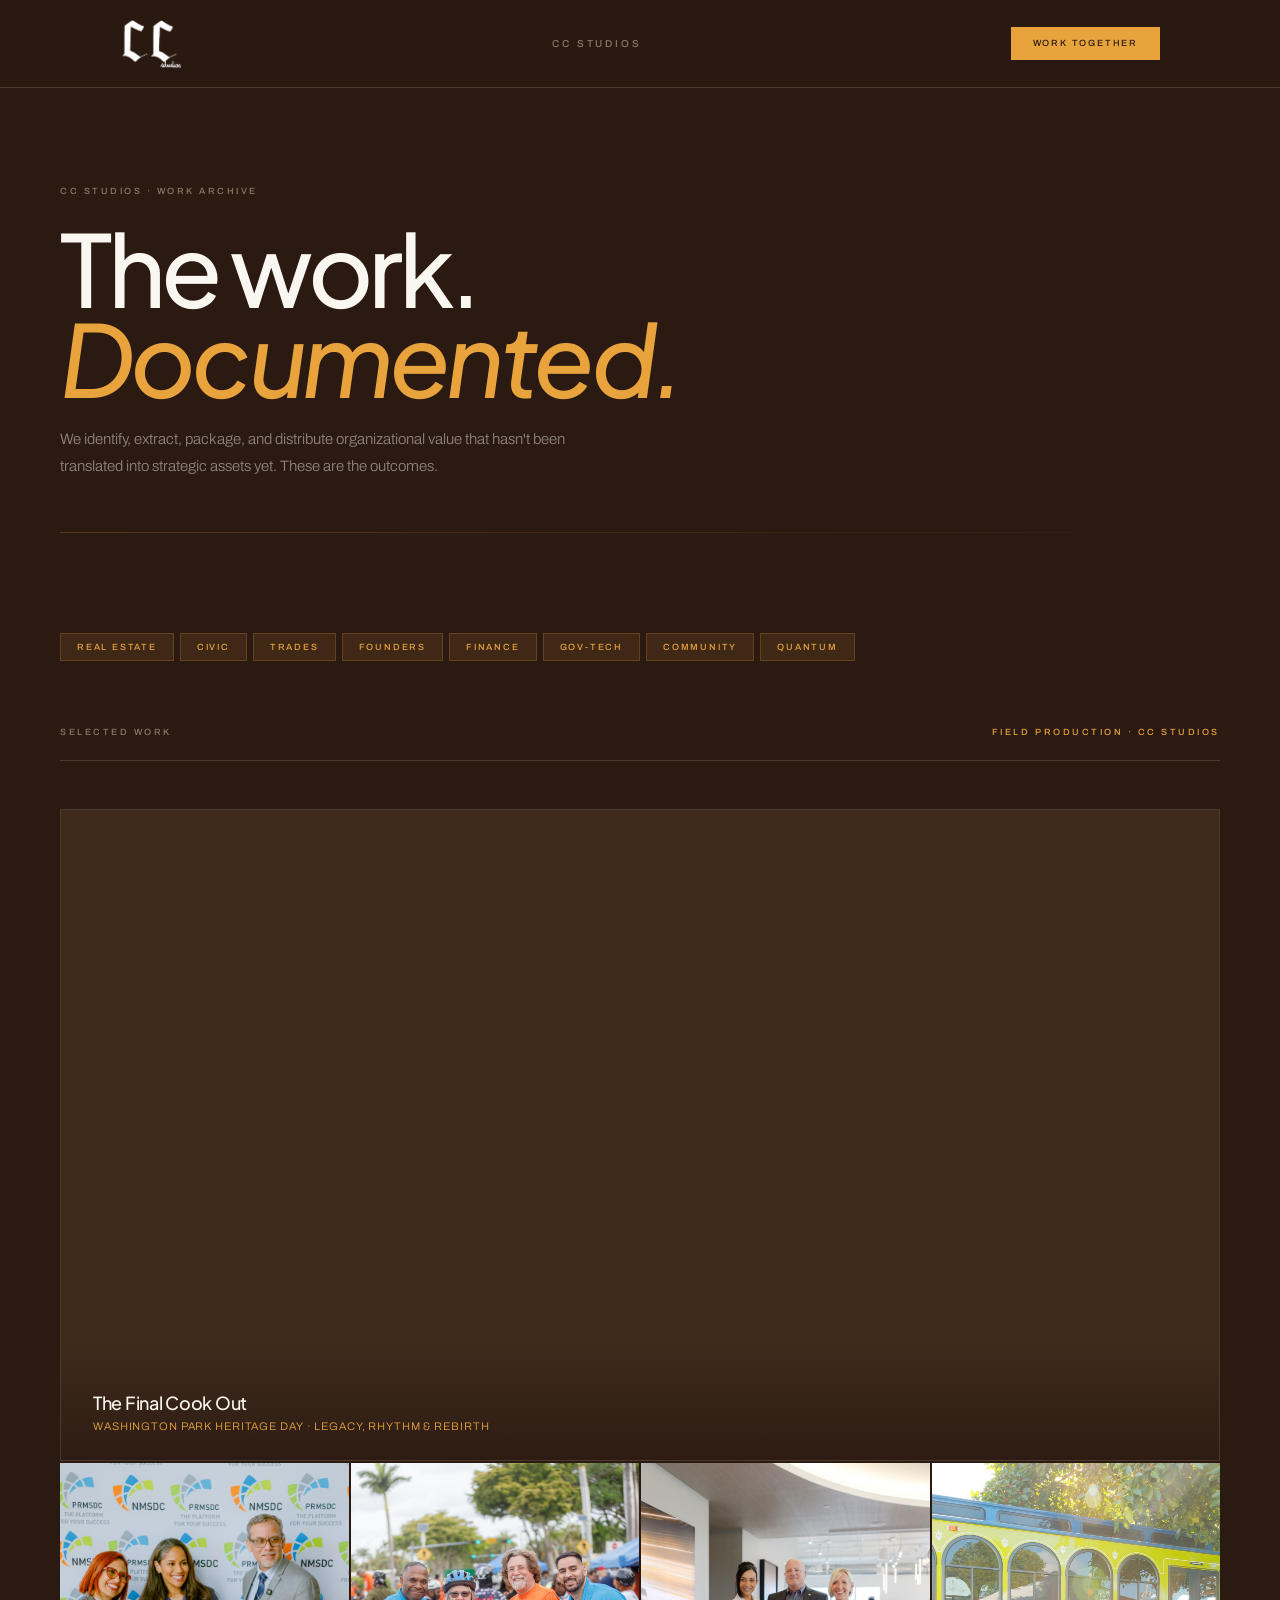
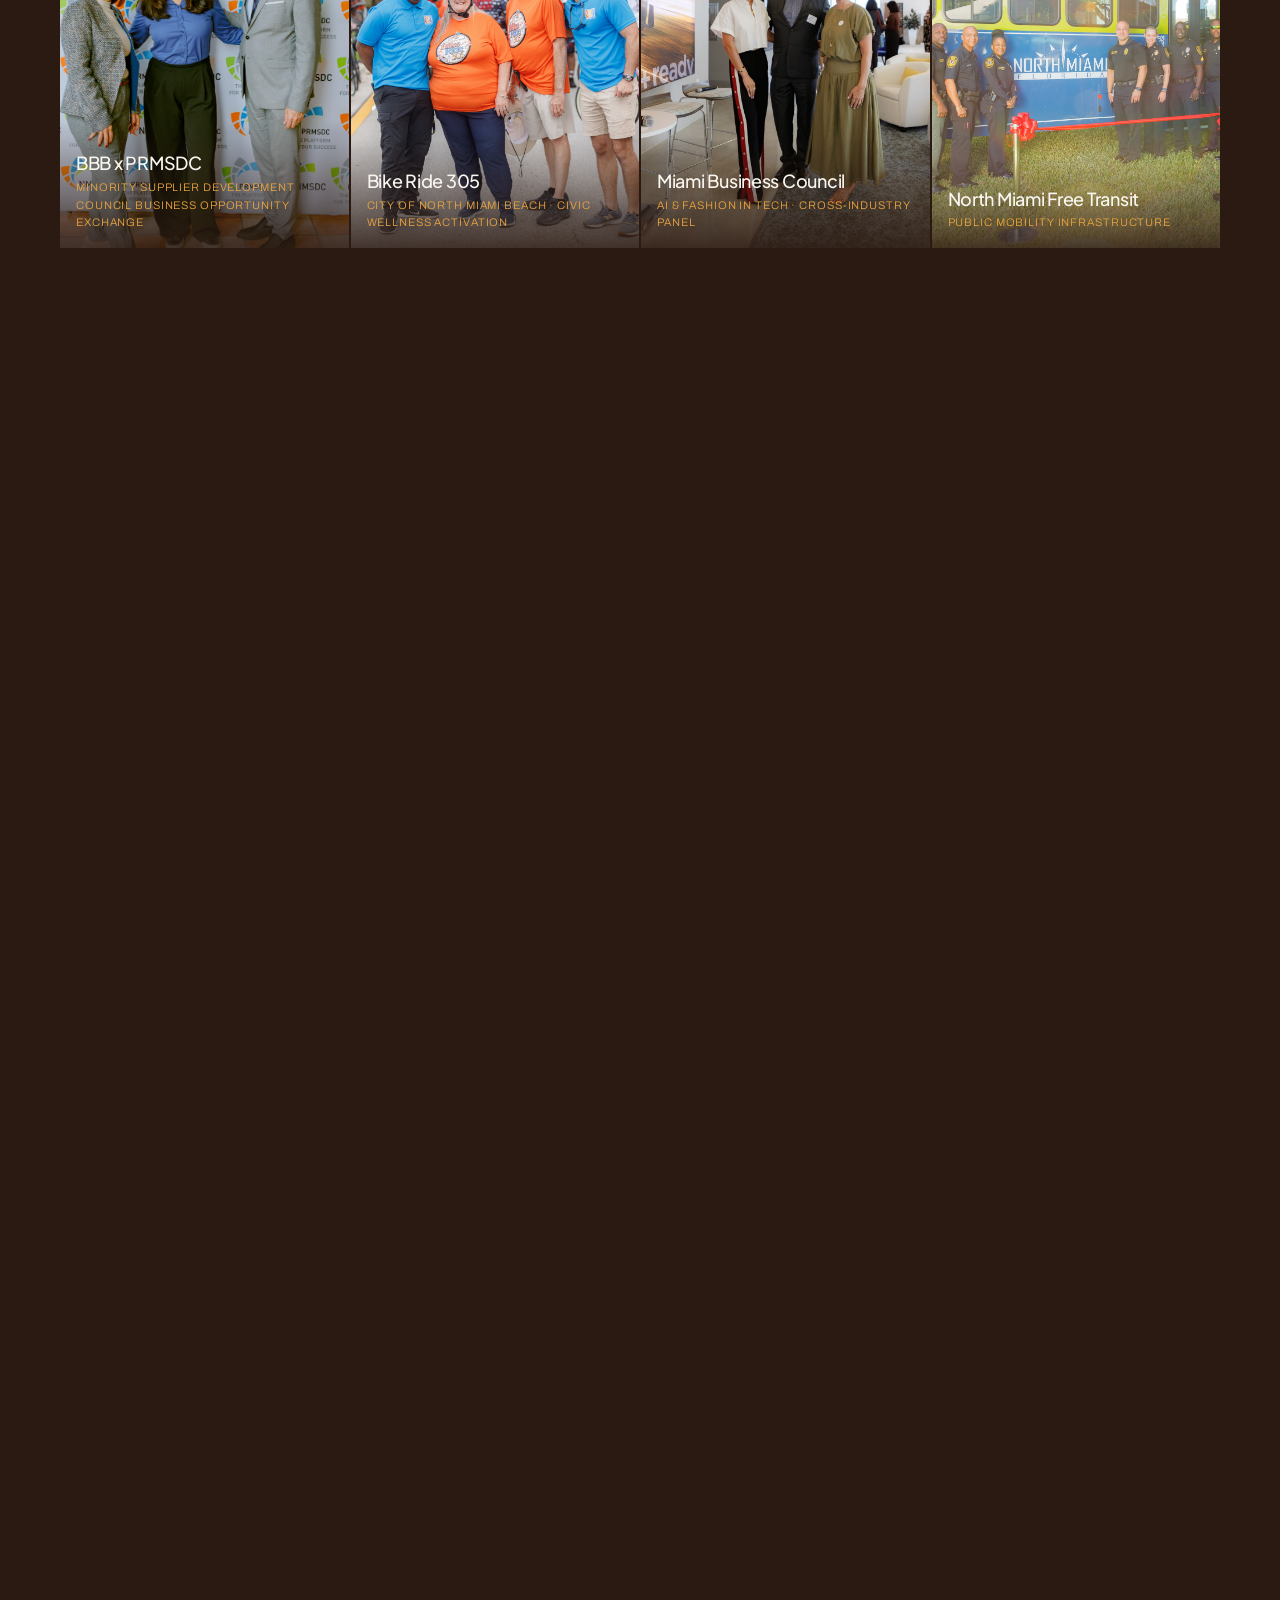
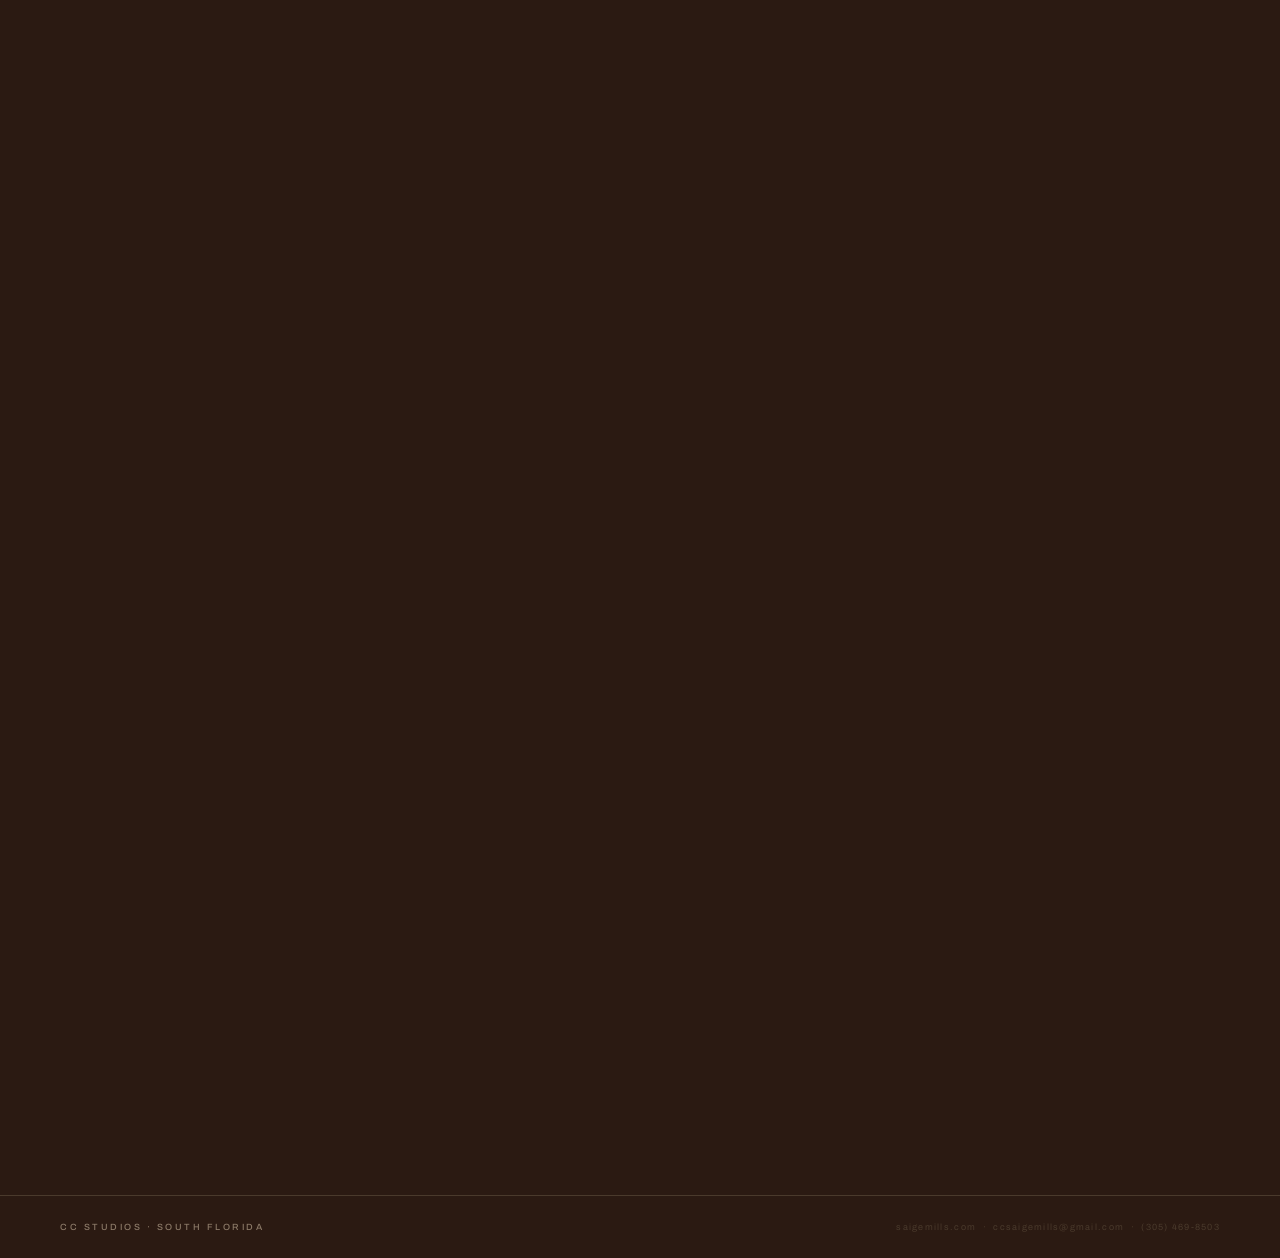
==== commit 94fd4020: "Update index.html" ====
--- a/index.html
+++ b/index.html
@@ -263,15 +263,6 @@
     <div class="card-half-client">Prokur.io · BBB Serving Southeast Florida · 2025</div>
     <div class="card-half-outcome">Launch strategy · Media production · Institutional partnership — <span>AI-powered procurement · South Florida rollout</span></div>
   </a>
-
-  <div class="card-half coming reveal d1" style="grid-column:span 12;min-height:120px;padding:28px 44px;">
-    <div style="display:flex;align-items:center;justify-content:space-between;flex-wrap:wrap;gap:16px;">
-      <div>
-        <div class="card-sector">Trades · Corporate · L&D</div>
-        <div class="card-half-title" style="font-size:20px;">International Fire Protection Inc.</div>
-        <div class="card-half-client">IFP · APi Group Portfolio Company · Details Coming</div>
-      </div>
-      <span class="coming-tag" style="position:static;font-size:10px;letter-spacing:0.22em;padding:6px 16px;">Coming Soon</span>
     </div>
   </div>
 
--- a/assets/css/tokens.css
+++ b/assets/css/tokens.css
@@ -0,0 +1,40 @@
+:root {
+  --ink: #2B1A12;
+  --ink-rgb: 43,26,18;
+  --linen: #F4F0E6;
+  --linen-rgb: 244,240,230;
+  --charcoal: #3F2A1C;
+  --ash: #4A3A2C;
+  --fog: #8C7A68;
+  --silk: #C7B9A0;
+  --sand: #E8A33D;
+  --sand-rgb: 232,163,61;
+  --sand-dim: rgba(var(--sand-rgb), 0.10);
+  --sand-border: rgba(var(--sand-rgb), 0.22);
+  --white: #FAF7F0;
+  --card: #1A100A;
+
+  --font-body: 'Archivo', sans-serif;
+  --font-display: 'Plus Jakarta Sans', 'Helvetica Neue', Helvetica, sans-serif;
+  --font-logo-mark: 'UnifrakturMaguntia', serif;
+  --font-logo-script: 'Dancing Script', cursive;
+}
+
+* { margin: 0; padding: 0; box-sizing: border-box; }
+
+html {
+  scroll-behavior: smooth;
+  font-size: 16px;
+}
+
+body {
+  background: var(--ink);
+  color: var(--linen);
+  font-family: var(--font-body);
+  line-height: 1.6;
+  overflow-x: hidden;
+}
+
+::-webkit-scrollbar { width: 2px; }
+::-webkit-scrollbar-track { background: var(--ink); }
+::-webkit-scrollbar-thumb { background: var(--ash); }
